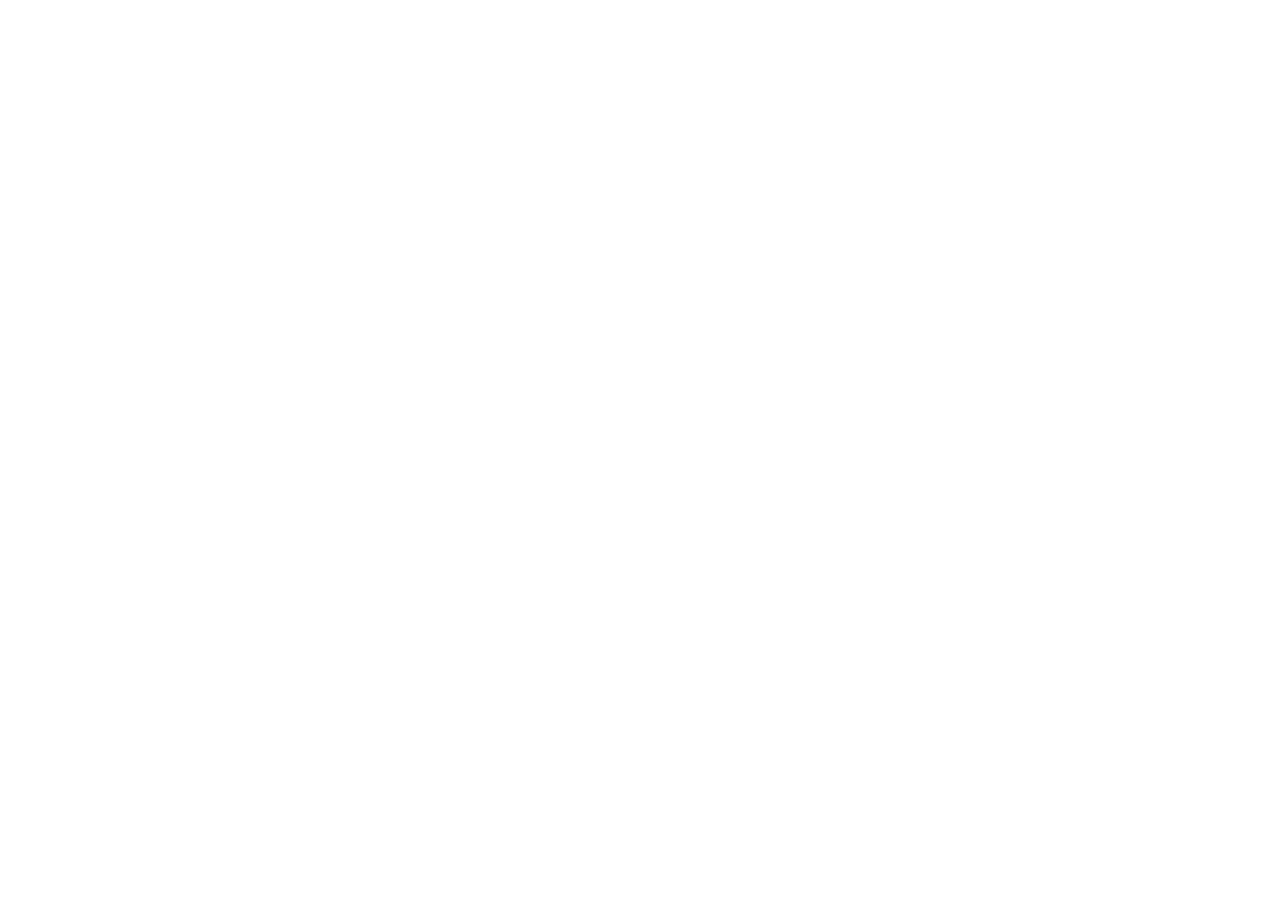
==== Sidan/index.html @ 597fa47e "Added a folder with images and a folder with fonts" ====
<!DOCTYPE html>
<html lang="en">
<head>
    <meta charset="UTF-8">
    <meta name="viewport" content="width=device-width, initial-scale=1.0">
    <title>Document</title>
    <link rel="stylesheet" href="index.css">
</head>
<body>

</body>
</html>
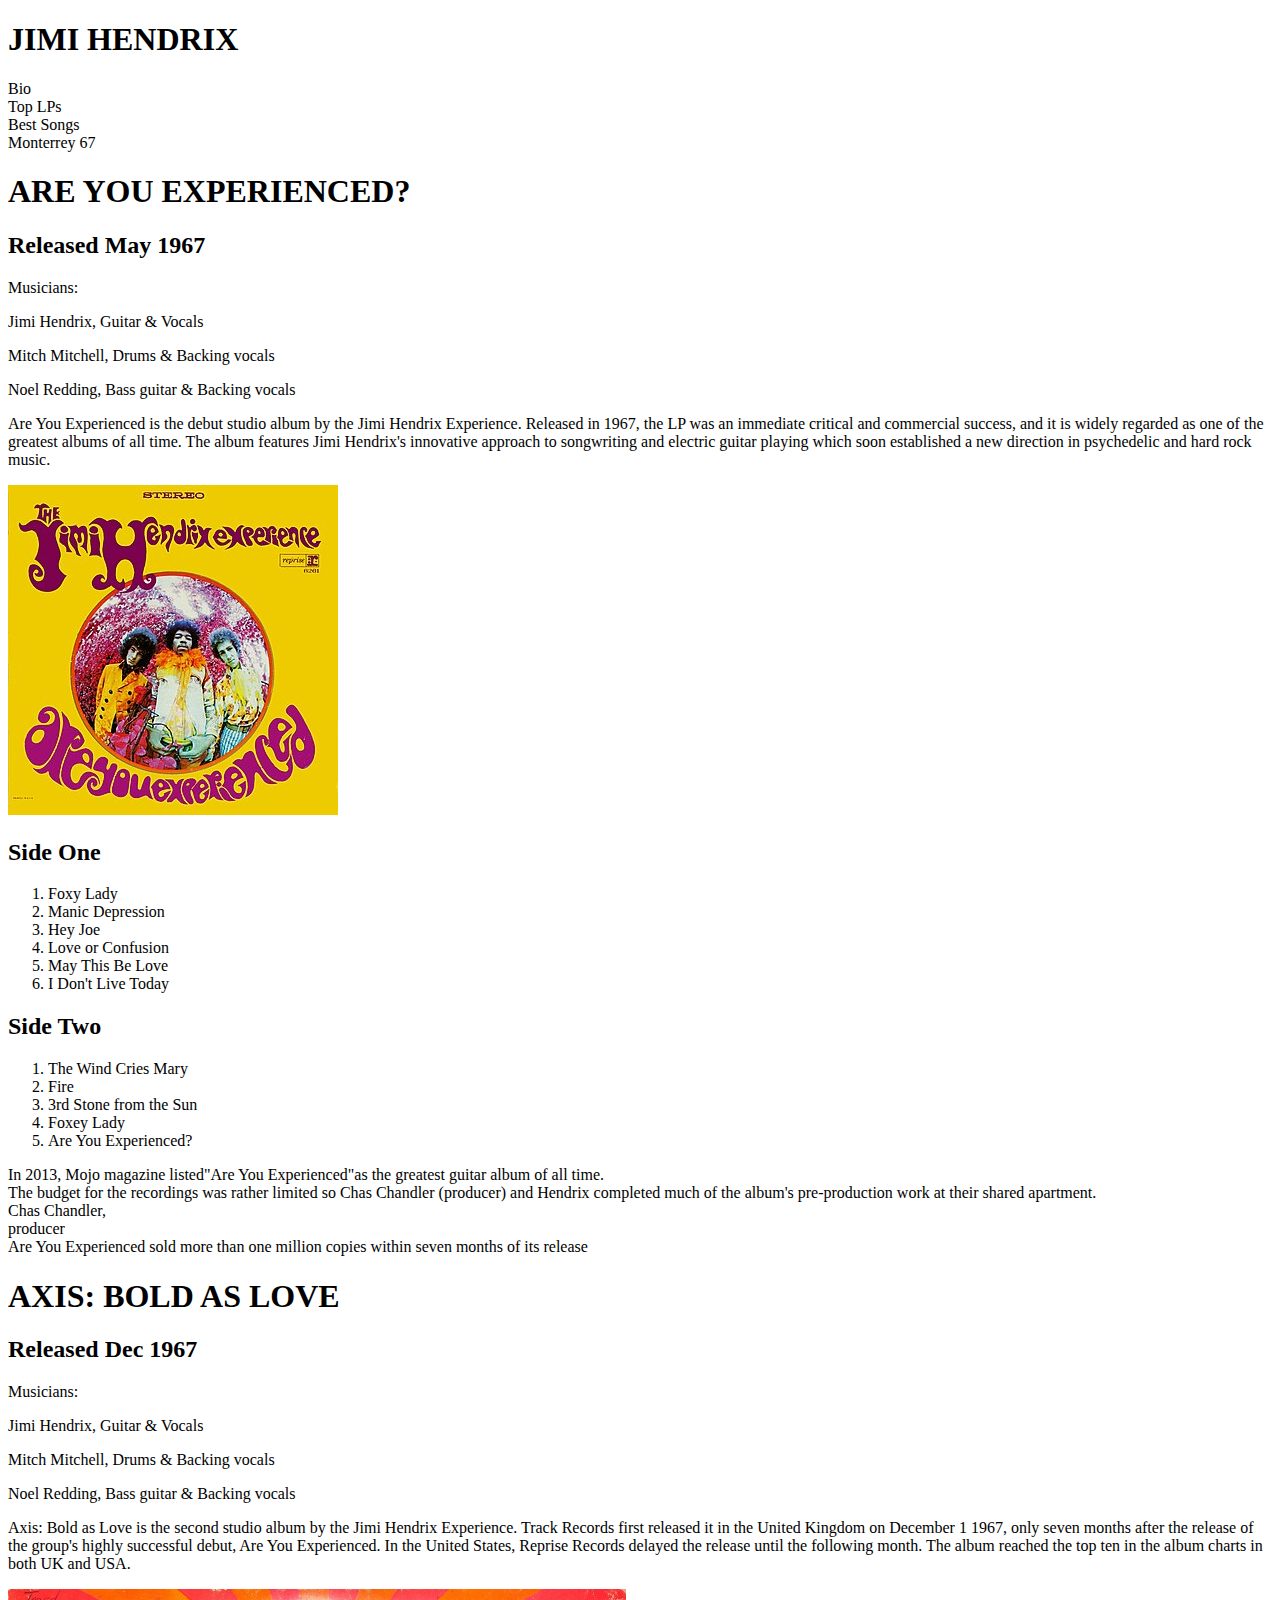
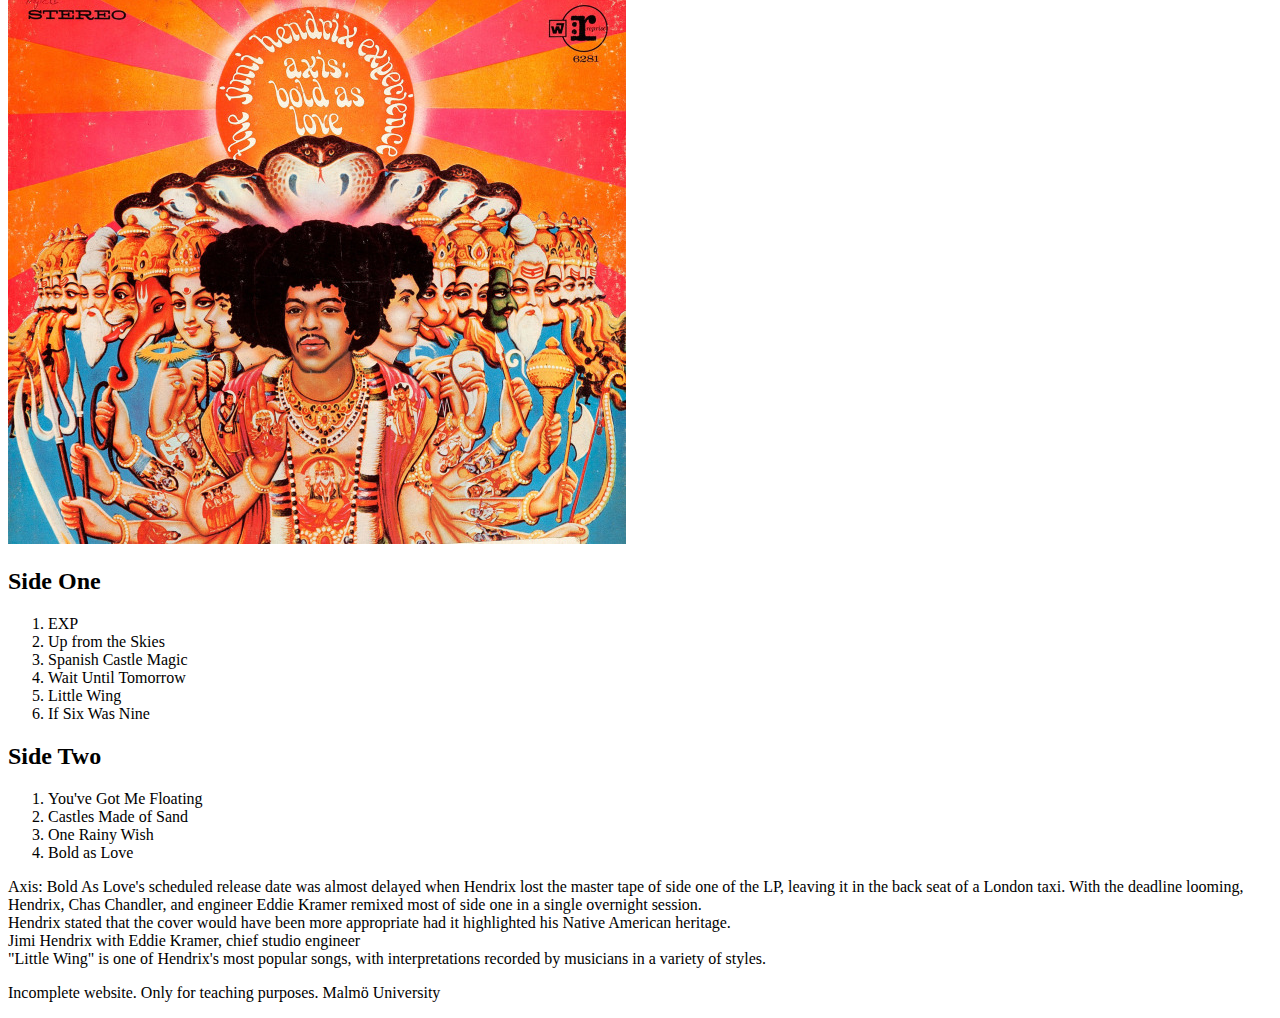
==== commit 90236e18: "Finished the main structure of the HTML file" ====
--- a/Sidan/index.html
+++ b/Sidan/index.html
@@ -1,12 +1,164 @@
 <!DOCTYPE html>
 <html lang="en">
+
 <head>
     <meta charset="UTF-8">
     <meta name="viewport" content="width=device-width, initial-scale=1.0">
-    <title>Document</title>
+    <title>DU1 - Inlämningsuppgiften</title>
     <link rel="stylesheet" href="index.css">
 </head>
+
 <body>
+    <main>
+        <h1>JIMI HENDRIX</h1>
+        <nav>
+            <div>Bio</div>
+            <div>Top LPs</div>
+            <div>Best Songs</div>
+            <div>Monterrey 67</div>
+        </nav>
+        <div>
+            <div>
+                <section>
+                    <h1>ARE YOU EXPERIENCED?</h1>
+                    <h2>Released May 1967</h2>
+                </section>
 
+                <section>
+                    <p>Musicians:</p>
+                    <p>Jimi Hendrix, Guitar & Vocals</p>
+                    <p>Mitch Mitchell, Drums & Backing vocals</p>
+                    <p>Noel Redding, Bass guitar & Backing vocals</p>
+                </section>
+
+                <article>
+                    <p>Are You Experienced is the debut studio album by the Jimi Hendrix Experience. Released in 1967,
+                        the LP
+                        was an immediate critical and commercial success, and it is widely regarded as one of the
+                        greatest
+                        albums of all time. The album features Jimi Hendrix's innovative approach to songwriting and
+                        electric
+                        guitar playing which soon established a new direction in psychedelic and hard rock music.</p>
+                </article>
+            </div>
+            <section>
+                <div>
+                    <img src="images/album_cover_main_1.jpg"
+                        alt="A picture of the Jimi Hendrix Experience album: Are You Experienced">
+                </div>
+                <div>
+                    <h2>Side One</h2>
+                    <ol>
+                        <li>Foxy Lady</li>
+                        <li>Manic Depression</li>
+                        <li>Hey Joe</li>
+                        <li>Love or Confusion</li>
+                        <li>May This Be Love</li>
+                        <li>I Don't Live Today</li>
+                    </ol>
+                </div>
+                <div>
+                    <h2>Side Two</h2>
+                    <ol>
+                        <li>The Wind Cries Mary</li>
+                        <li>Fire</li>
+                        <li>3rd Stone from the Sun</li>
+                        <li>Foxey Lady</li>
+                        <li>Are You Experienced?</li>
+                    </ol>
+                </div>
+            </section>
+            <section>
+                <div>
+                    In 2013, Mojo magazine listed"Are You Experienced"as the greatest guitar album of all time.
+                </div>
+                <div>
+                    The budget for the recordings was rather limited so Chas Chandler (producer) and Hendrix completed
+                    much
+                    of the album's pre-production work at their shared apartment.
+                </div>
+                <div>
+                    Chas Chandler, <br> producer
+                </div>
+                <div>
+                    Are You Experienced sold more than one million copies within seven months of its release
+                </div>
+            </section>
+        </div>
+
+        <div>
+            <section>
+                <h1>AXIS: BOLD AS LOVE</h1>
+                <h2>Released Dec 1967</h2>
+            </section>
+
+            <section>
+                <p>Musicians:</p>
+                <p>Jimi Hendrix, Guitar & Vocals</p>
+                <p>Mitch Mitchell, Drums & Backing vocals</p>
+                <p>Noel Redding, Bass guitar & Backing vocals</p>
+            </section>
+
+            <article>
+                <p>Axis: Bold as Love is the second studio album by the Jimi Hendrix Experience. Track Records first
+                    released it in the United Kingdom on December 1 1967, only seven months after the release of the
+                    group's highly successful debut, Are You Experienced. In the United States, Reprise Records delayed
+                    the release until the following month. The album reached the top ten in the album charts in both UK
+                    and USA.</p>
+            </article>
+
+            <section>
+                <div>
+                    <img src="images/axis_1.jpg"
+                        alt="A picture of the Jimi Hendrix Experience album: Axis: Bold as Love">
+                </div>
+                <div>
+                    <h2>Side One</h2>
+                    <ol>
+                        <li>EXP</li>
+                        <li>Up from the Skies</li>
+                        <li>Spanish Castle Magic</li>
+                        <li>Wait Until Tomorrow</li>
+                        <li>Little Wing</li>
+                        <li>If Six Was Nine</li>
+                    </ol>
+                </div>
+                <div>
+                    <h2>Side Two</h2>
+                    <ol>
+                        <li>You've Got Me Floating</li>
+                        <li>Castles Made of Sand</li>
+                        <li>One Rainy Wish</li>
+                        <li>Bold as Love</li>
+                    </ol>
+                </div>
+            </section>
+            <section>
+                <div>
+                    Axis: Bold As Love's scheduled release date was almost delayed when Hendrix lost the master tape of
+                    side
+                    one
+                    of the LP, leaving it in the back seat of a London taxi. With the deadline looming, Hendrix, Chas
+                    Chandler,
+                    and engineer Eddie Kramer remixed most of side one in a single overnight session.
+                </div>
+                <div>
+                    Hendrix stated that the cover would have been more appropriate had it highlighted his Native
+                    American
+                    heritage.
+                </div>
+                <div>
+                    Jimi Hendrix with Eddie Kramer, chief studio engineer
+                </div>
+                <div>
+                    "Little Wing" is one of Hendrix's most popular songs, with interpretations recorded by musicians in
+                    a
+                    variety of styles.
+                </div>
+            </section>
+        </div>
+        <p>Incomplete website. Only for teaching purposes. Malmö University</p>
+    </main>
 </body>
+
 </html>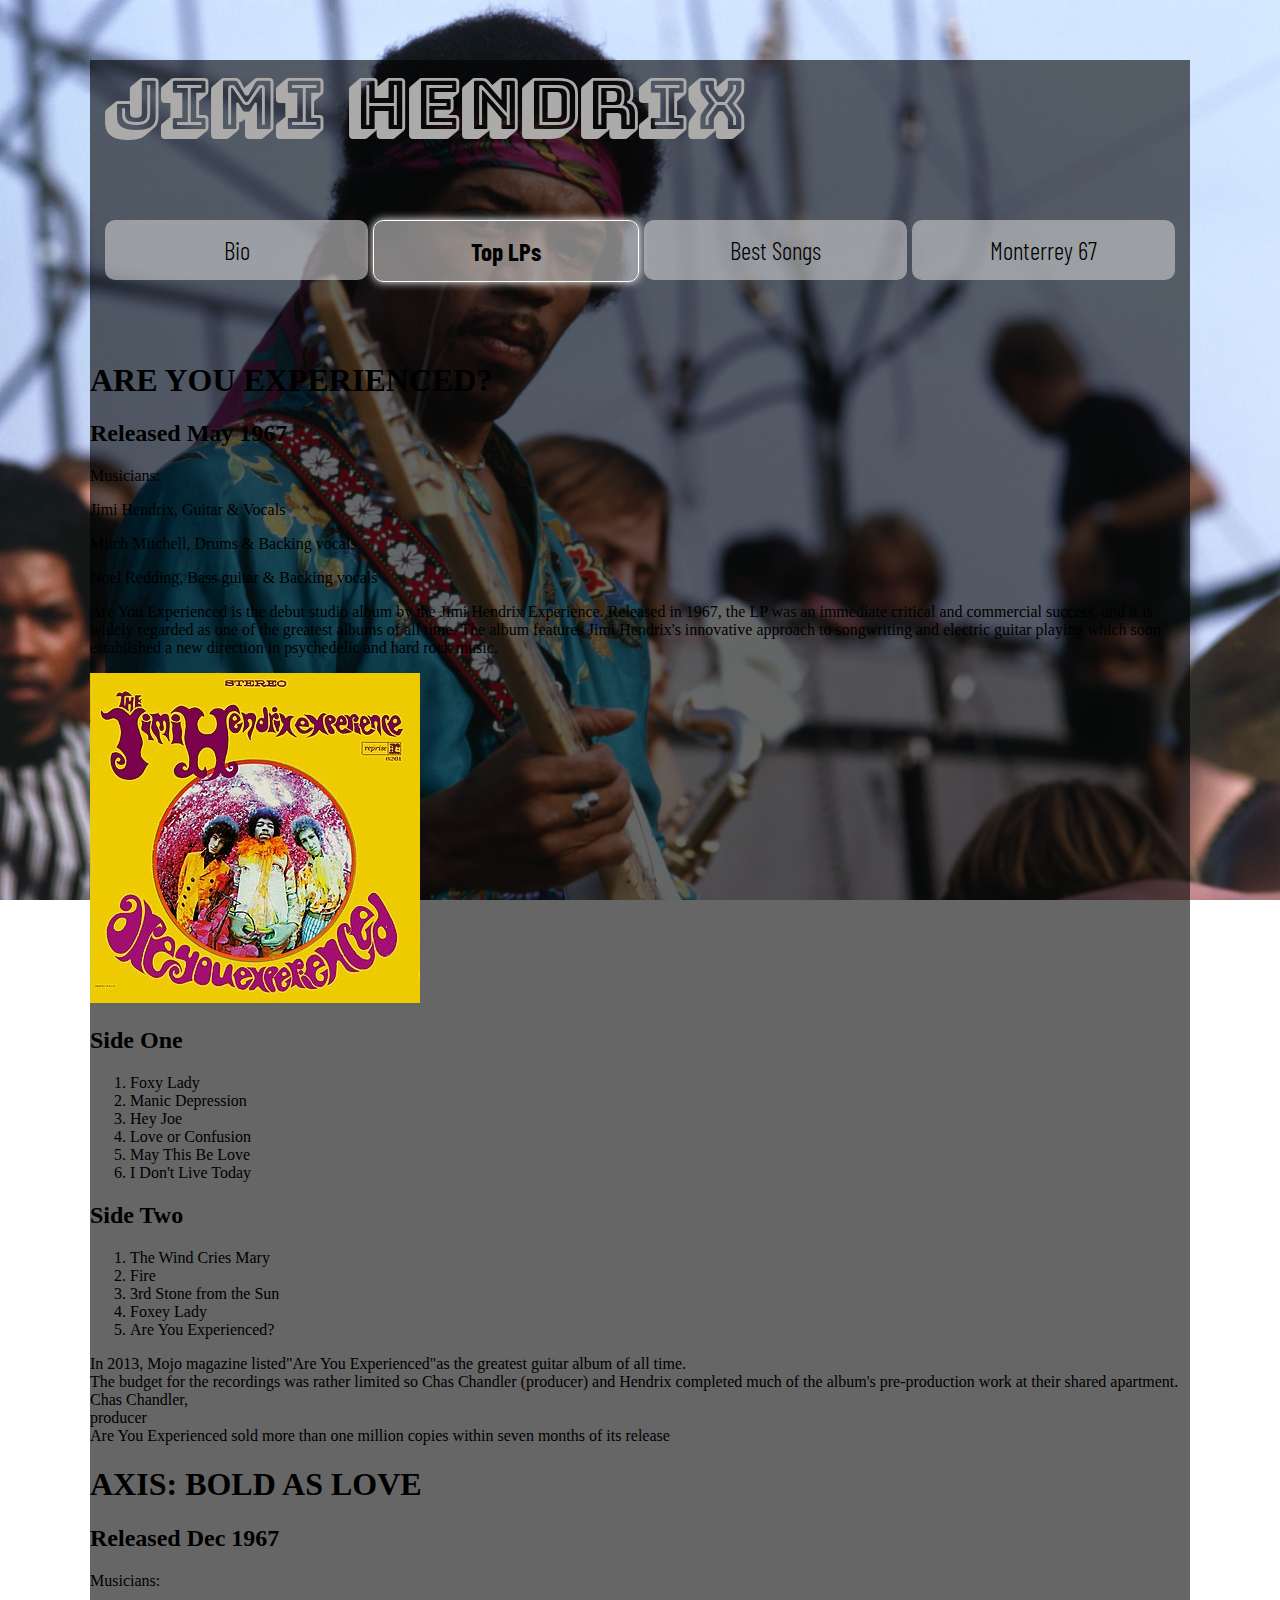
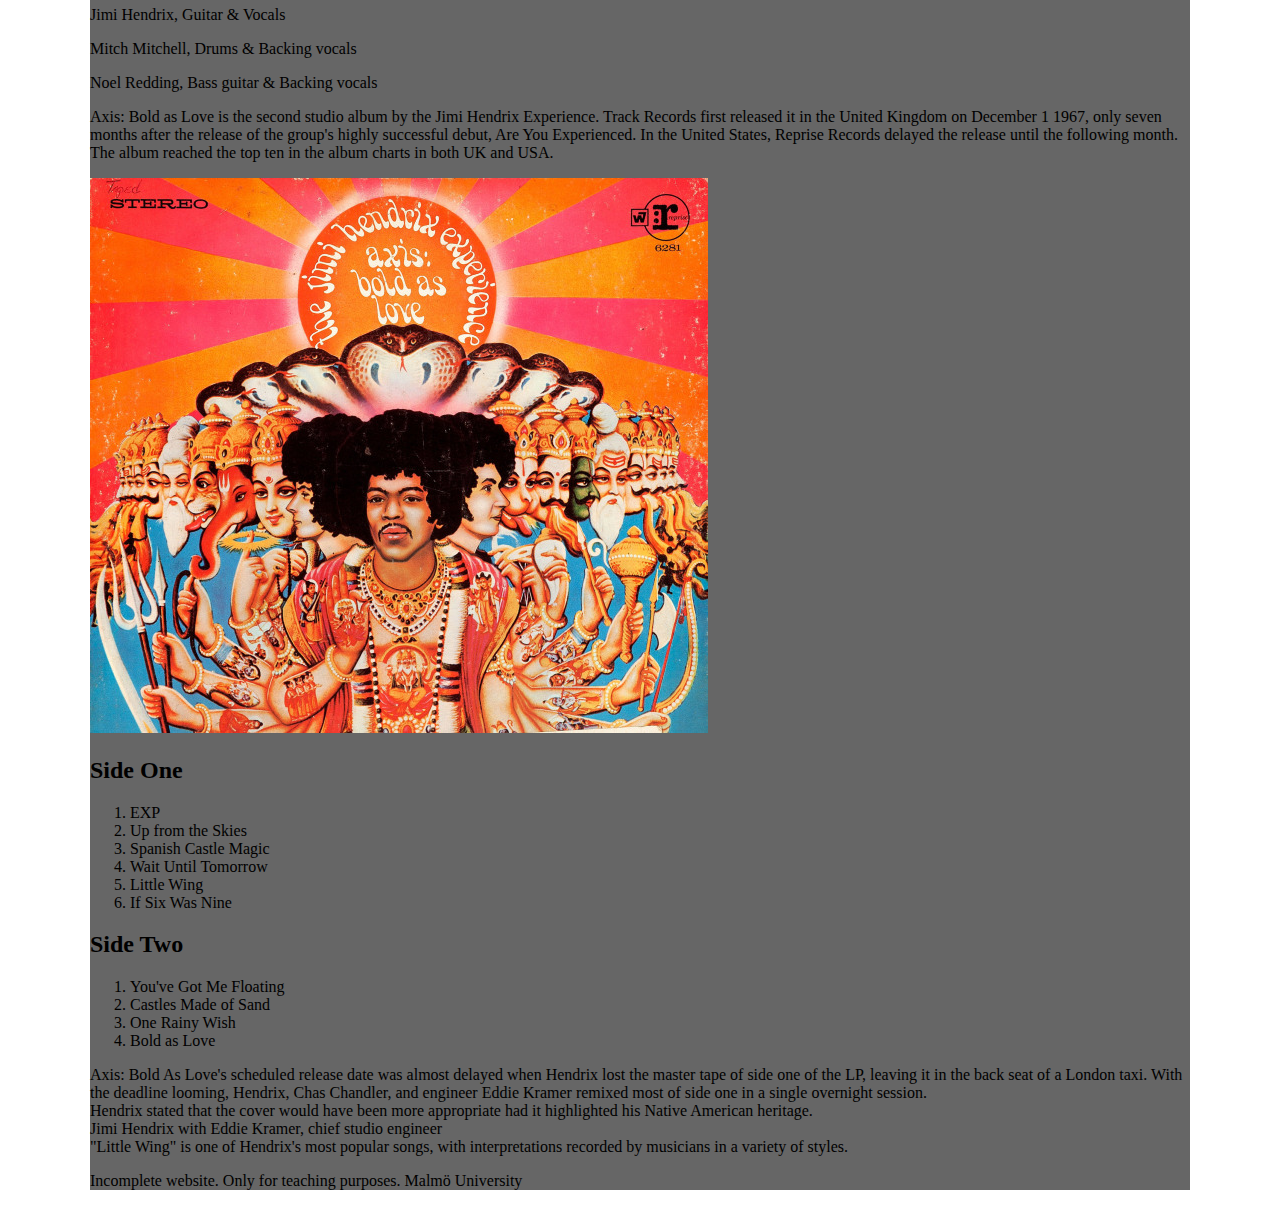
==== commit 7f977248: "Started fixing background img, title and nav" ====
--- a/Sidan/index.html
+++ b/Sidan/index.html
@@ -9,6 +9,7 @@
 </head>
 
 <body>
+
     <main>
         <h1>JIMI HENDRIX</h1>
         <nav>
@@ -32,13 +33,15 @@
                 </section>
 
                 <article>
-                    <p>Are You Experienced is the debut studio album by the Jimi Hendrix Experience. Released in 1967,
+                    <p>Are You Experienced is the debut studio album by the Jimi Hendrix Experience. Released in
+                        1967,
                         the LP
                         was an immediate critical and commercial success, and it is widely regarded as one of the
                         greatest
                         albums of all time. The album features Jimi Hendrix's innovative approach to songwriting and
                         electric
-                        guitar playing which soon established a new direction in psychedelic and hard rock music.</p>
+                        guitar playing which soon established a new direction in psychedelic and hard rock music.
+                    </p>
                 </article>
             </div>
             <section>
@@ -73,7 +76,8 @@
                     In 2013, Mojo magazine listed"Are You Experienced"as the greatest guitar album of all time.
                 </div>
                 <div>
-                    The budget for the recordings was rather limited so Chas Chandler (producer) and Hendrix completed
+                    The budget for the recordings was rather limited so Chas Chandler (producer) and Hendrix
+                    completed
                     much
                     of the album's pre-production work at their shared apartment.
                 </div>
@@ -102,8 +106,10 @@
             <article>
                 <p>Axis: Bold as Love is the second studio album by the Jimi Hendrix Experience. Track Records first
                     released it in the United Kingdom on December 1 1967, only seven months after the release of the
-                    group's highly successful debut, Are You Experienced. In the United States, Reprise Records delayed
-                    the release until the following month. The album reached the top ten in the album charts in both UK
+                    group's highly successful debut, Are You Experienced. In the United States, Reprise Records
+                    delayed
+                    the release until the following month. The album reached the top ten in the album charts in both
+                    UK
                     and USA.</p>
             </article>
 
@@ -135,10 +141,12 @@
             </section>
             <section>
                 <div>
-                    Axis: Bold As Love's scheduled release date was almost delayed when Hendrix lost the master tape of
+                    Axis: Bold As Love's scheduled release date was almost delayed when Hendrix lost the master tape
+                    of
                     side
                     one
-                    of the LP, leaving it in the back seat of a London taxi. With the deadline looming, Hendrix, Chas
+                    of the LP, leaving it in the back seat of a London taxi. With the deadline looming, Hendrix,
+                    Chas
                     Chandler,
                     and engineer Eddie Kramer remixed most of side one in a single overnight session.
                 </div>
@@ -151,7 +159,8 @@
                     Jimi Hendrix with Eddie Kramer, chief studio engineer
                 </div>
                 <div>
-                    "Little Wing" is one of Hendrix's most popular songs, with interpretations recorded by musicians in
+                    "Little Wing" is one of Hendrix's most popular songs, with interpretations recorded by musicians
+                    in
                     a
                     variety of styles.
                 </div>
@@ -159,6 +168,7 @@
         </div>
         <p>Incomplete website. Only for teaching purposes. Malmö University</p>
     </main>
+
 </body>
 
 </html>--- a/Sidan/index.css
+++ b/Sidan/index.css
@@ -0,0 +1,74 @@
+body {
+    background-image: url(images/jimi_hendrix_main.jpg);
+    background-attachment: fixed;
+    background-size: cover;
+    background-position: center;
+    margin: 0;
+}
+
+@font-face {
+    font-family: "BungeeShade";
+    src: url(fonts/Bungee_Shade/BungeeShade-Regular.ttf);
+}
+
+@font-face {
+    font-family: "BarlowCLight";
+    src: url(fonts/Barlow_Condensed/BarlowCondensed-Light.ttf);
+}
+
+@font-face {
+    font-family: "BarlowCBold";
+    src: url(fonts/Barlow_Condensed/BarlowCondensed-Bold.ttf);
+}
+
+main {
+    background-color: rgb(0, 0, 0, 0.6);
+    margin-left: 90px;
+    margin-right: 90px;
+    margin-top: 60px;
+}
+
+main > h1 {
+    font-family: "BungeeShade";
+    color: rgb(173, 170, 170);
+    font-size: 70px;
+    margin-left: 15px;
+    margin-top: 0;
+    padding-top: 10px;
+    line-height: 1;
+}
+
+nav {
+    display: flex;
+    gap: 5px;
+    margin-top: 80px;
+    margin-bottom: 80px;
+}
+
+nav > div{
+    background-color: rgba(205, 205, 205, 0.6);
+    flex-basis: 0;
+    flex-grow: 1;
+    height: 50px;
+    display: flex;
+    align-items: center;
+    justify-content: center;
+    border-radius: 10px;
+    font-family: "BarlowCLight";
+    font-size: 25px;
+    padding: 5px;
+}
+
+nav > div:nth-of-type(1){
+    margin-left: 15px;
+}
+
+nav > div:nth-of-type(2){
+    font-family: "BarlowCBold";
+    box-shadow: 0px 0px 10px white;
+    border: 1px solid white;
+}
+
+nav > div:nth-of-type(4){
+    margin-right: 15px;
+}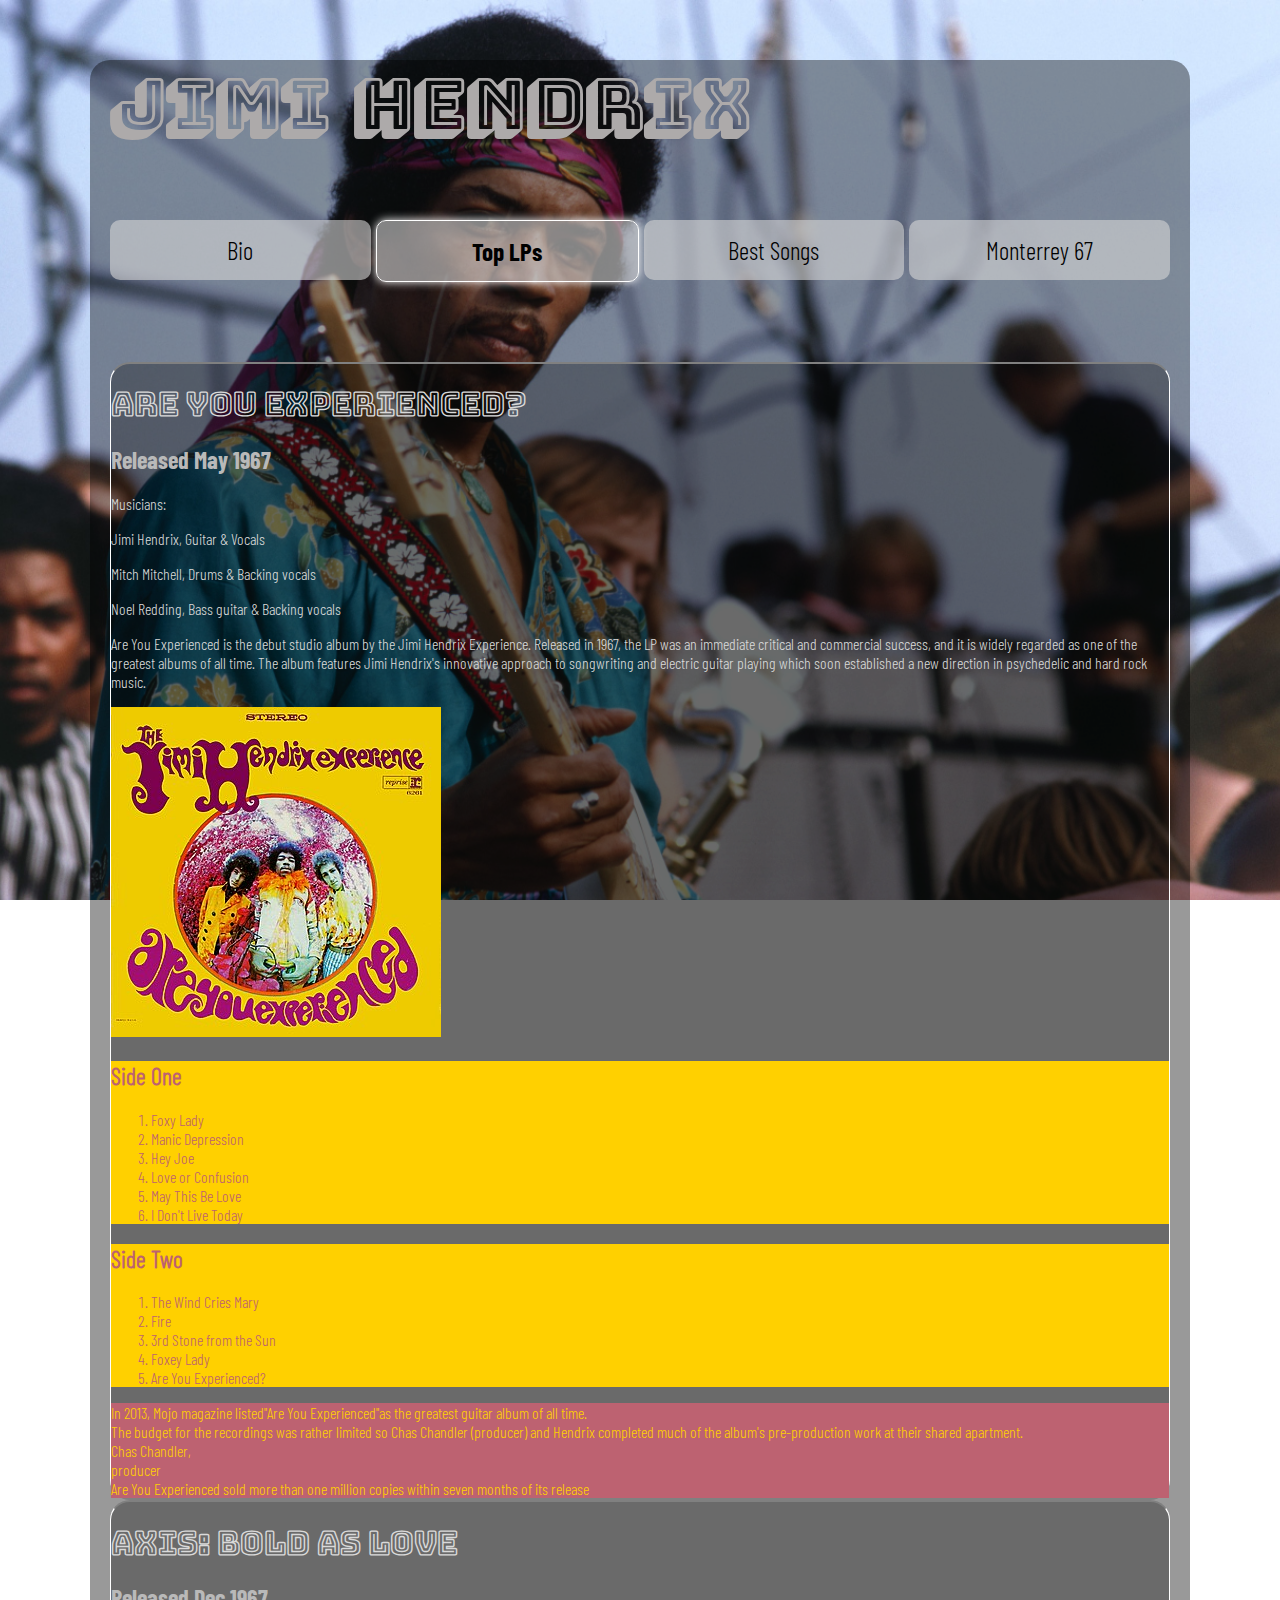
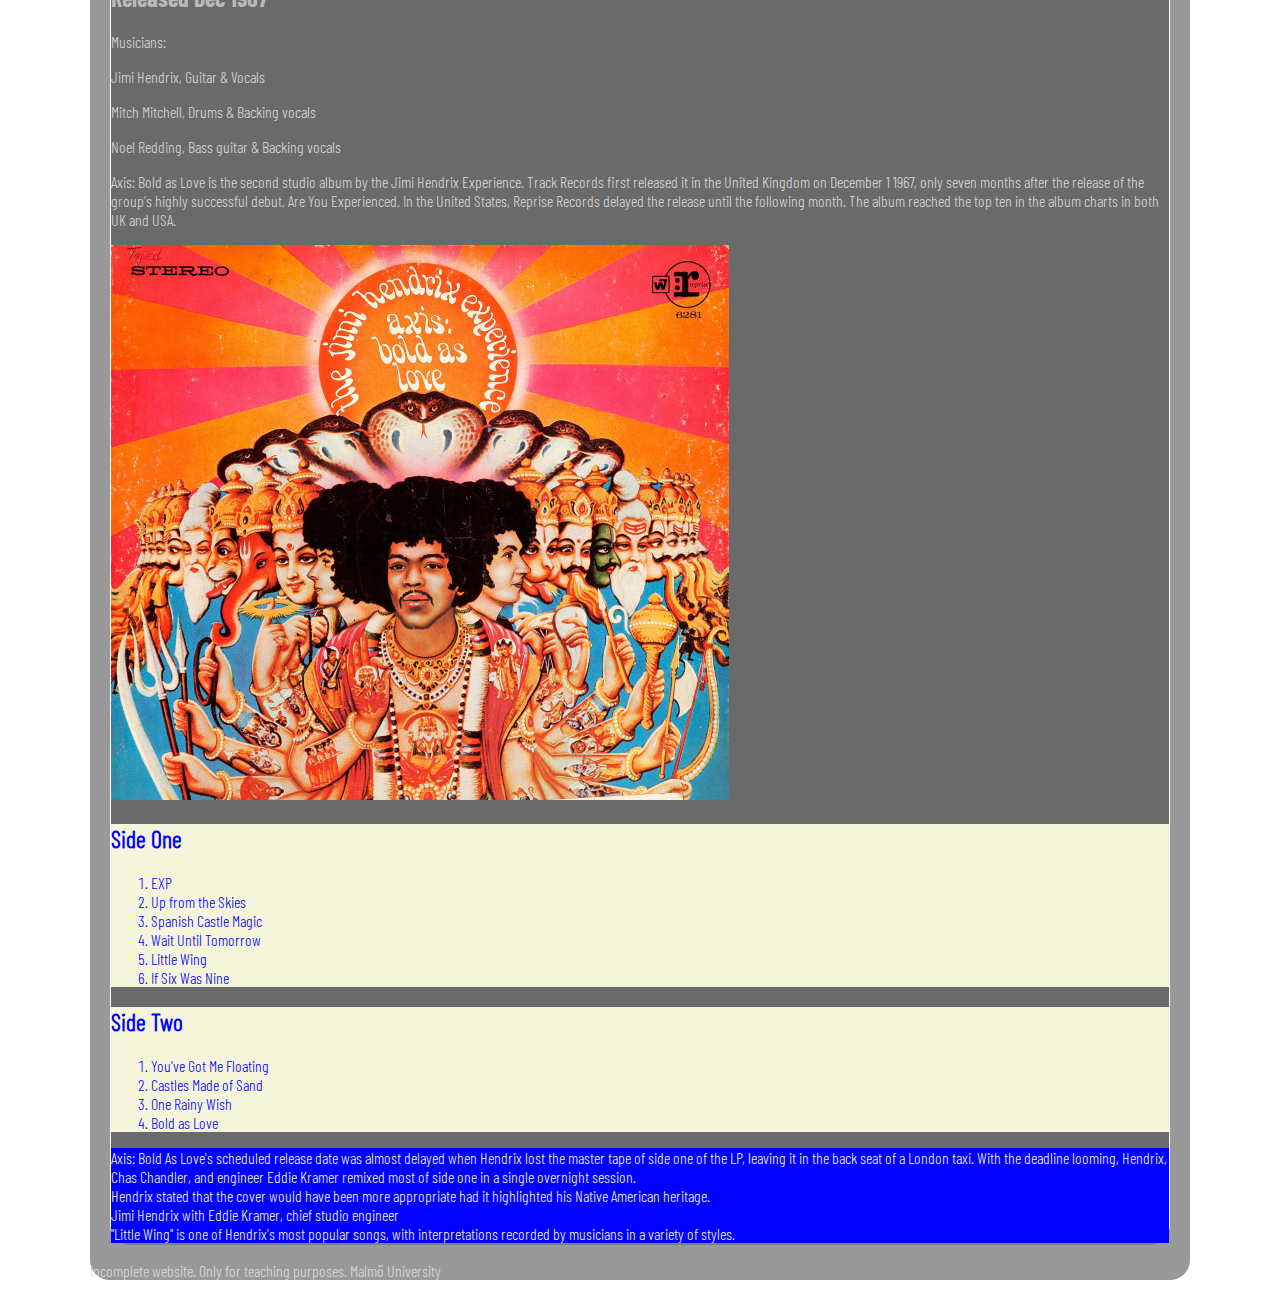
==== commit b03f3871: "Completed the main theme of the CSS file as well as some new classes" ====
--- a/Sidan/index.html
+++ b/Sidan/index.html
@@ -44,7 +44,7 @@
                     </p>
                 </article>
             </div>
-            <section>
+            <section class="album1Songs">
                 <div>
                     <img src="images/album_cover_main_1.jpg"
                         alt="A picture of the Jimi Hendrix Experience album: Are You Experienced">
@@ -71,7 +71,7 @@
                     </ol>
                 </div>
             </section>
-            <section>
+            <section class="album1Info">
                 <div>
                     In 2013, Mojo magazine listed"Are You Experienced"as the greatest guitar album of all time.
                 </div>
@@ -113,7 +113,7 @@
                     and USA.</p>
             </article>
 
-            <section>
+            <section class="album2Songs">
                 <div>
                     <img src="images/axis_1.jpg"
                         alt="A picture of the Jimi Hendrix Experience album: Axis: Bold as Love">
@@ -139,7 +139,7 @@
                     </ol>
                 </div>
             </section>
-            <section>
+            <section class="album2Info">
                 <div>
                     Axis: Bold As Love's scheduled release date was almost delayed when Hendrix lost the master tape
                     of
--- a/Sidan/index.css
+++ b/Sidan/index.css
@@ -21,18 +21,24 @@
     src: url(fonts/Barlow_Condensed/BarlowCondensed-Bold.ttf);
 }
 
+@font-face {
+    font-family: "BungeeOutline";
+    src: url(fonts/Bungee_Outline/BungeeOutline-Regular.ttf);
+}
+
 main {
-    background-color: rgb(0, 0, 0, 0.6);
+    background-color: rgb(0, 0, 0, 0.4);
     margin-left: 90px;
     margin-right: 90px;
     margin-top: 60px;
+    border-radius: 20px;
 }
 
-main > h1 {
+main>h1 {
     font-family: "BungeeShade";
     color: rgb(173, 170, 170);
     font-size: 70px;
-    margin-left: 15px;
+    margin-left: 20px;
     margin-top: 0;
     padding-top: 10px;
     line-height: 1;
@@ -45,8 +51,8 @@
     margin-bottom: 80px;
 }
 
-nav > div{
-    background-color: rgba(205, 205, 205, 0.6);
+nav>div {
+    background-color: rgba(214, 214, 214, 0.6);
     flex-basis: 0;
     flex-grow: 1;
     height: 50px;
@@ -59,16 +65,87 @@
     padding: 5px;
 }
 
-nav > div:nth-of-type(1){
-    margin-left: 15px;
+nav>div:nth-of-type(1) {
+    margin-left: 20px;
 }
 
-nav > div:nth-of-type(2){
+nav>div:nth-of-type(2) {
     font-family: "BarlowCBold";
     box-shadow: 0px 0px 10px white;
     border: 1px solid white;
 }
 
-nav > div:nth-of-type(4){
-    margin-right: 15px;
+nav>div:nth-of-type(4) {
+    margin-right: 20px;
+}
+
+main>div {
+    border-left: 1px solid white;
+    border-right: 1px solid white;
+    border-top: 2px solid gray;
+    border-bottom: 2px solid gray;
+    background-color: rgb(0, 0, 0, 0.3);
+    margin-left: 20px;
+    margin-right: 20px;
+    border-radius: 20px;
+}
+
+main>div {
+    color: rgb(217, 217, 217);
+}
+
+div>section h1 {
+    font-family: "BungeeOutline";
+}
+
+div>section>h2 {
+    font-family: "BarlowCBold";
+    color: rgb(185, 185, 185)
+}
+
+div p {
+    font-family: "BarlowCLight";
+}
+
+.album1Songs>div:nth-of-type(2),
+.album1Songs>div:nth-of-type(3) {
+    background-color: rgb(255, 208, 0);
+    color: rgb(189, 98, 113);
+}
+
+li {
+    font-family: "BarlowCLight";
+}
+
+.album1Songs>div:nth-of-type(2),
+.album1Songs>div:nth-of-type(3) h2 {
+    font-family: "BarlowCLight";
+}
+
+.album1Info div {
+    background-color: rgb(189, 98, 113);
+    color: rgb(255, 208, 0);
+    font-family: "BarlowCLight";
+}
+
+.album2Songs>div:nth-of-type(2),
+.album2Songs>div:nth-of-type(3) {
+    background-color: beige;
+    color: blue
+}
+
+.album2Songs>div:nth-of-type(2),
+.album2Songs>div:nth-of-type(3) h2 {
+    font-family: "BarlowCLight";
+}
+
+.album2Info div {
+    background-color: blue;
+    color: beige;
+    font-family: "BarlowCLight";
+}
+
+main>p{
+    font-family: "BarlowCLight";
+    color: rgb(217, 217, 217);
 }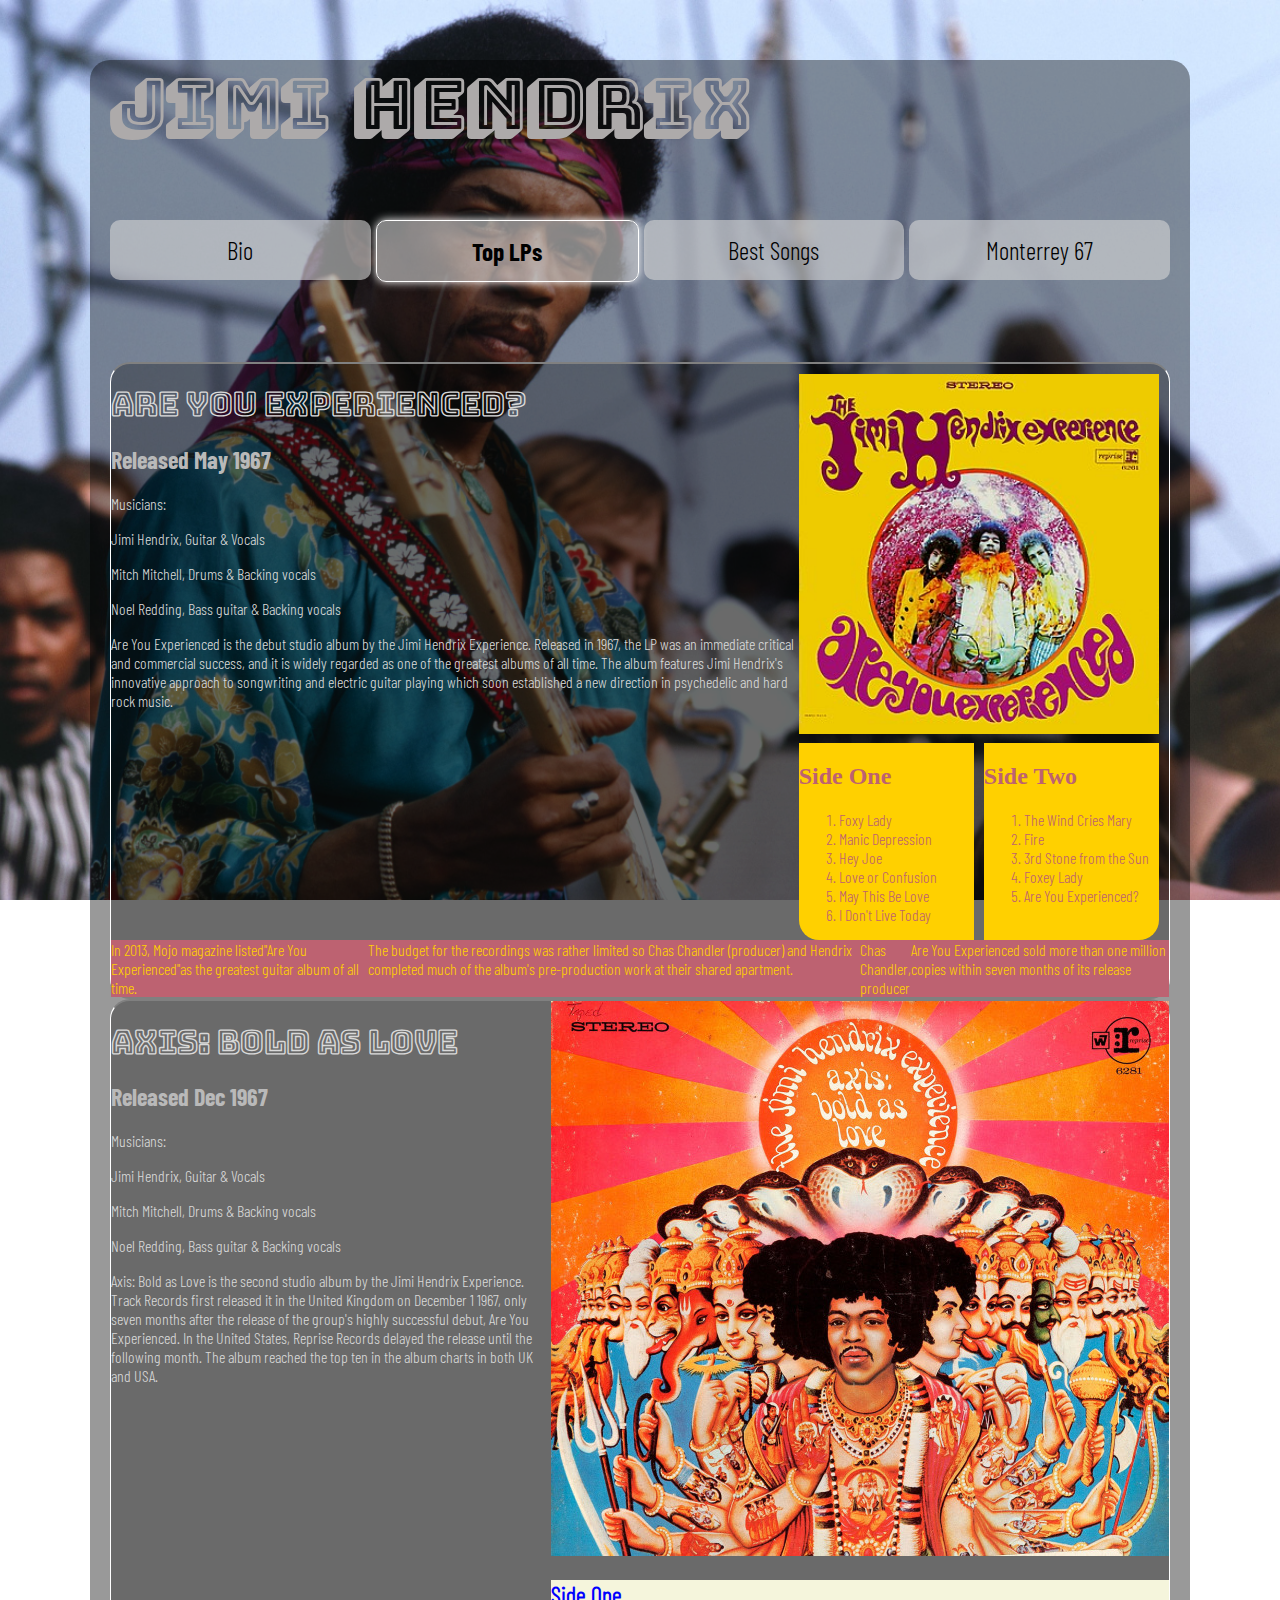
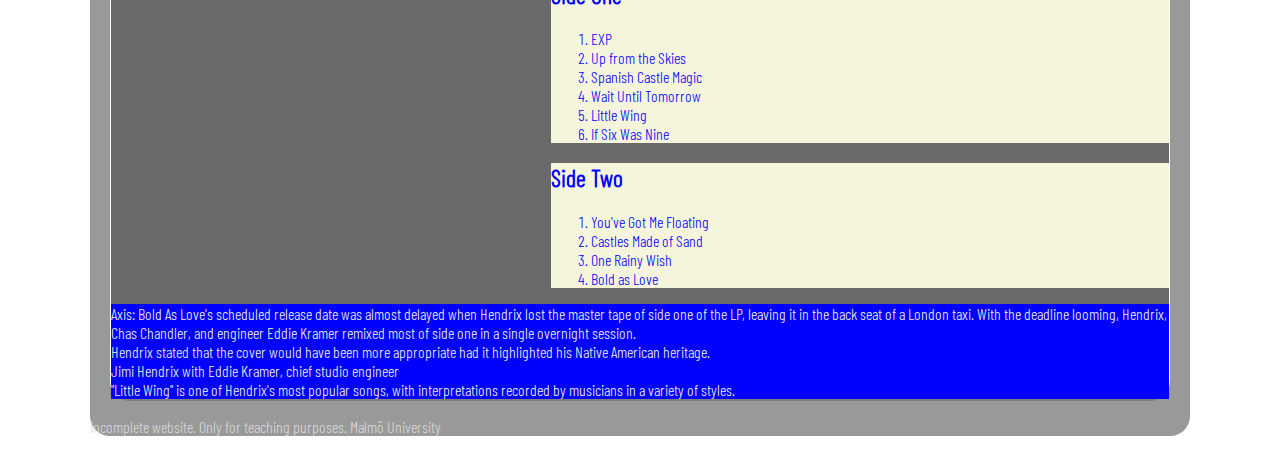
==== commit 595fb0be: "Made changes to the positioning of boxes and changed the structure in the html file" ====
--- a/Sidan/index.html
+++ b/Sidan/index.html
@@ -20,57 +20,64 @@
         </nav>
         <div>
             <div>
-                <section>
-                    <h1>ARE YOU EXPERIENCED?</h1>
-                    <h2>Released May 1967</h2>
+                <div>
+                    <section>
+                        <h1>ARE YOU EXPERIENCED?</h1>
+                        <h2>Released May 1967</h2>
+                    </section>
+
+                    <section>
+                        <p>Musicians:</p>
+                        <p>Jimi Hendrix, Guitar & Vocals</p>
+                        <p>Mitch Mitchell, Drums & Backing vocals</p>
+                        <p>Noel Redding, Bass guitar & Backing vocals</p>
+                    </section>
+
+                    <article>
+                        <p>Are You Experienced is the debut studio album by the Jimi Hendrix Experience. Released in
+                            1967,
+                            the LP
+                            was an immediate critical and commercial success, and it is widely regarded as one of the
+                            greatest
+                            albums of all time. The album features Jimi Hendrix's innovative approach to songwriting and
+                            electric
+                            guitar playing which soon established a new direction in psychedelic and hard rock music.
+                        </p>
+                    </article>
+                </div>
+                <section class="album1Songs">
+                    <div>
+                        <img src="images/album_cover_main_1.jpg"
+                            alt="A picture of the Jimi Hendrix Experience album: Are You Experienced">
+                    </div>
+                    <section>
+                        <div>
+
+                            <h2>Side One</h2>
+                            <ol>
+                                <li>Foxy Lady</li>
+                                <li>Manic Depression</li>
+                                <li>Hey Joe</li>
+                                <li>Love or Confusion</li>
+                                <li>May This Be Love</li>
+                                <li>I Don't Live Today</li>
+                            </ol>
+                        </div>
+                        <div>
+                            <h2>Side Two</h2>
+                            <ol>
+                                <li>The Wind Cries Mary</li>
+                                <li>Fire</li>
+                                <li>3rd Stone from the Sun</li>
+                                <li>Foxey Lady</li>
+                                <li>Are You Experienced?</li>
+                            </ol>
+                        </div>
+                    </section>
                 </section>
 
-                <section>
-                    <p>Musicians:</p>
-                    <p>Jimi Hendrix, Guitar & Vocals</p>
-                    <p>Mitch Mitchell, Drums & Backing vocals</p>
-                    <p>Noel Redding, Bass guitar & Backing vocals</p>
-                </section>
+            </div>
 
-                <article>
-                    <p>Are You Experienced is the debut studio album by the Jimi Hendrix Experience. Released in
-                        1967,
-                        the LP
-                        was an immediate critical and commercial success, and it is widely regarded as one of the
-                        greatest
-                        albums of all time. The album features Jimi Hendrix's innovative approach to songwriting and
-                        electric
-                        guitar playing which soon established a new direction in psychedelic and hard rock music.
-                    </p>
-                </article>
-            </div>
-            <section class="album1Songs">
-                <div>
-                    <img src="images/album_cover_main_1.jpg"
-                        alt="A picture of the Jimi Hendrix Experience album: Are You Experienced">
-                </div>
-                <div>
-                    <h2>Side One</h2>
-                    <ol>
-                        <li>Foxy Lady</li>
-                        <li>Manic Depression</li>
-                        <li>Hey Joe</li>
-                        <li>Love or Confusion</li>
-                        <li>May This Be Love</li>
-                        <li>I Don't Live Today</li>
-                    </ol>
-                </div>
-                <div>
-                    <h2>Side Two</h2>
-                    <ol>
-                        <li>The Wind Cries Mary</li>
-                        <li>Fire</li>
-                        <li>3rd Stone from the Sun</li>
-                        <li>Foxey Lady</li>
-                        <li>Are You Experienced?</li>
-                    </ol>
-                </div>
-            </section>
             <section class="album1Info">
                 <div>
                     In 2013, Mojo magazine listed"Are You Experienced"as the greatest guitar album of all time.
@@ -91,53 +98,59 @@
         </div>
 
         <div>
-            <section>
-                <h1>AXIS: BOLD AS LOVE</h1>
-                <h2>Released Dec 1967</h2>
-            </section>
+            <div>
+                <div>
+                    <section>
+                        <h1>AXIS: BOLD AS LOVE</h1>
+                        <h2>Released Dec 1967</h2>
+                    </section>
 
-            <section>
-                <p>Musicians:</p>
-                <p>Jimi Hendrix, Guitar & Vocals</p>
-                <p>Mitch Mitchell, Drums & Backing vocals</p>
-                <p>Noel Redding, Bass guitar & Backing vocals</p>
-            </section>
+                    <section>
+                        <p>Musicians:</p>
+                        <p>Jimi Hendrix, Guitar & Vocals</p>
+                        <p>Mitch Mitchell, Drums & Backing vocals</p>
+                        <p>Noel Redding, Bass guitar & Backing vocals</p>
+                    </section>
 
-            <article>
-                <p>Axis: Bold as Love is the second studio album by the Jimi Hendrix Experience. Track Records first
-                    released it in the United Kingdom on December 1 1967, only seven months after the release of the
-                    group's highly successful debut, Are You Experienced. In the United States, Reprise Records
-                    delayed
-                    the release until the following month. The album reached the top ten in the album charts in both
-                    UK
-                    and USA.</p>
-            </article>
-
-            <section class="album2Songs">
-                <div>
-                    <img src="images/axis_1.jpg"
-                        alt="A picture of the Jimi Hendrix Experience album: Axis: Bold as Love">
+                    <article>
+                        <p>Axis: Bold as Love is the second studio album by the Jimi Hendrix Experience. Track Records
+                            first
+                            released it in the United Kingdom on December 1 1967, only seven months after the release of
+                            the
+                            group's highly successful debut, Are You Experienced. In the United States, Reprise Records
+                            delayed
+                            the release until the following month. The album reached the top ten in the album charts in
+                            both
+                            UK
+                            and USA.</p>
+                    </article>
                 </div>
-                <div>
-                    <h2>Side One</h2>
-                    <ol>
-                        <li>EXP</li>
-                        <li>Up from the Skies</li>
-                        <li>Spanish Castle Magic</li>
-                        <li>Wait Until Tomorrow</li>
-                        <li>Little Wing</li>
-                        <li>If Six Was Nine</li>
-                    </ol>
-                </div>
-                <div>
-                    <h2>Side Two</h2>
-                    <ol>
-                        <li>You've Got Me Floating</li>
-                        <li>Castles Made of Sand</li>
-                        <li>One Rainy Wish</li>
-                        <li>Bold as Love</li>
-                    </ol>
-                </div>
+                <section class="album2Songs">
+                    <div>
+                        <img src="images/axis_1.jpg"
+                            alt="A picture of the Jimi Hendrix Experience album: Axis: Bold as Love">
+                    </div>
+                    <div>
+                        <h2>Side One</h2>
+                        <ol>
+                            <li>EXP</li>
+                            <li>Up from the Skies</li>
+                            <li>Spanish Castle Magic</li>
+                            <li>Wait Until Tomorrow</li>
+                            <li>Little Wing</li>
+                            <li>If Six Was Nine</li>
+                        </ol>
+                    </div>
+                    <div>
+                        <h2>Side Two</h2>
+                        <ol>
+                            <li>You've Got Me Floating</li>
+                            <li>Castles Made of Sand</li>
+                            <li>One Rainy Wish</li>
+                            <li>Bold as Love</li>
+                        </ol>
+                    </div>
+            </div>
             </section>
             <section class="album2Info">
                 <div>
--- a/Sidan/index.css
+++ b/Sidan/index.css
@@ -88,6 +88,7 @@
     margin-left: 20px;
     margin-right: 20px;
     border-radius: 20px;
+
 }
 
 main>div {
@@ -107,8 +108,8 @@
     font-family: "BarlowCLight";
 }
 
-.album1Songs>div:nth-of-type(2),
-.album1Songs>div:nth-of-type(3) {
+.album1Songs>section>div:nth-of-type(1),
+.album1Songs>section>div:nth-of-type(2) {
     background-color: rgb(255, 208, 0);
     color: rgb(189, 98, 113);
 }
@@ -145,7 +146,54 @@
     font-family: "BarlowCLight";
 }
 
-main>p{
+main>p {
     font-family: "BarlowCLight";
     color: rgb(217, 217, 217);
-}+}
+
+main>div>div {
+    display: flex;
+}
+
+
+.album1Info {
+    display: flex;
+}
+
+.album1Songs>section {
+    display: flex;
+}
+
+.album1Songs{
+    width: 35% ;
+}
+
+div>div>div{
+    width: 65%;
+}
+
+
+.album1Songs>div:nth-of-type(1){
+    margin-top: 10px;
+    margin-right: 10px;
+}
+.album1Songs>div:nth-of-type(1) img{
+    width: 100%;
+    
+}
+
+section>section{
+    gap: 10px;
+    margin-right: 10px;
+    margin-top: 5px;
+}
+
+section>section>div:nth-of-type(1){
+    border-radius: 0 0 0 20px;
+    width: 50%;
+}
+
+section>section>div:nth-of-type(2){
+    border-radius: 0 0 20px 0;
+    width: 50%;
+}
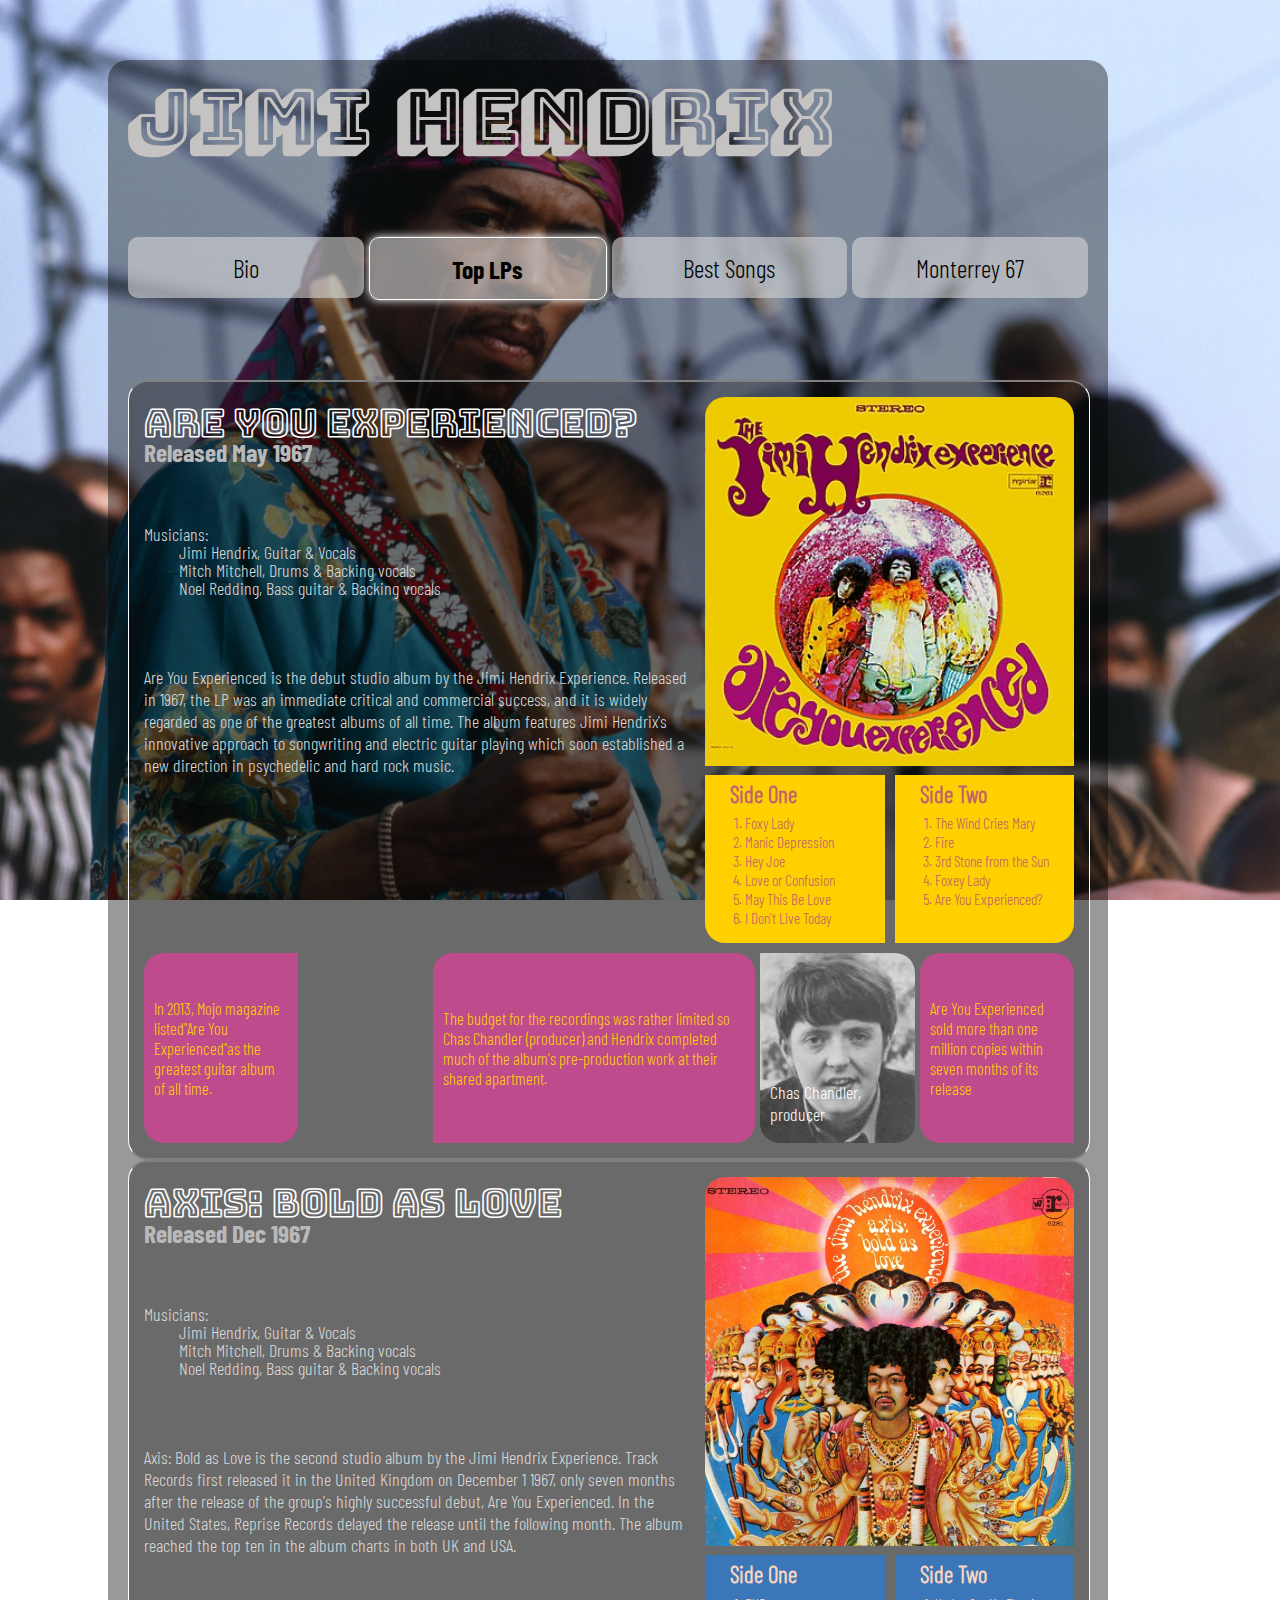
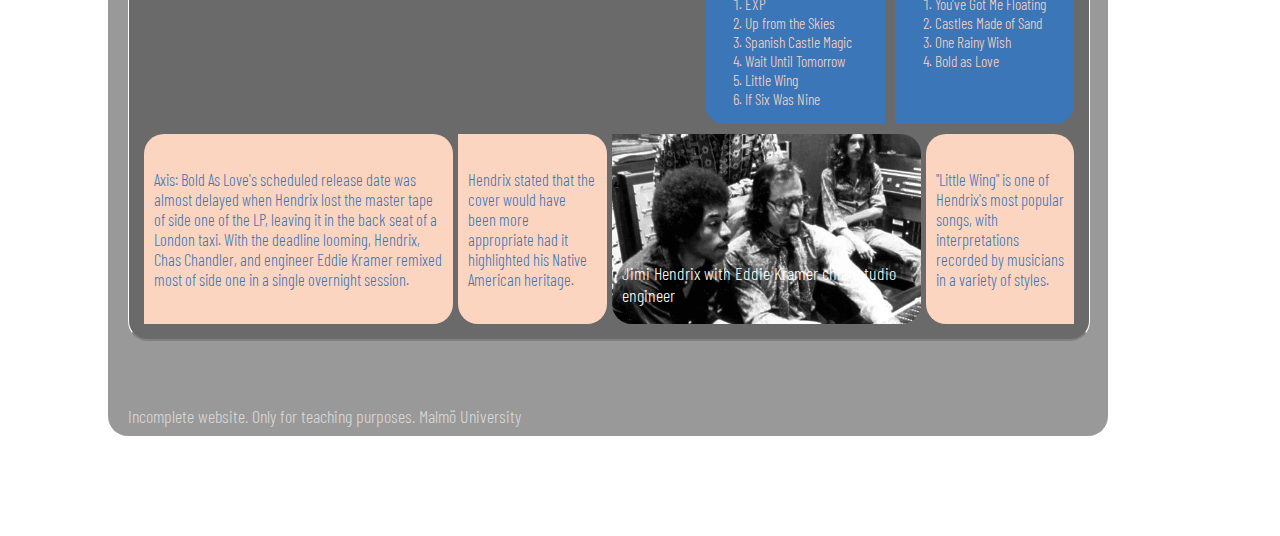
==== commit b438e3a3: "Completed assignment" ====
--- a/Sidan/index.html
+++ b/Sidan/index.html
@@ -6,12 +6,13 @@
     <meta name="viewport" content="width=device-width, initial-scale=1.0">
     <title>DU1 - Inlämningsuppgiften</title>
     <link rel="stylesheet" href="index.css">
+    <link rel="stylesheet" href="index2.css">
 </head>
 
 <body>
 
     <main>
-        <h1>JIMI HENDRIX</h1>
+        <h1><span>JIMI</span> <span>HENDRIX</span></h1>
         <nav>
             <div>Bio</div>
             <div>Top LPs</div>
@@ -22,7 +23,7 @@
             <div>
                 <div>
                     <section>
-                        <h1>ARE YOU EXPERIENCED?</h1>
+                        <h1>ARE YOU <br> EXPERIENCED?</h1>
                         <h2>Released May 1967</h2>
                     </section>
 
@@ -45,10 +46,11 @@
                         </p>
                     </article>
                 </div>
-                <section class="album1Songs">
+                <section class="albumSongs">
                     <div>
                         <img src="images/album_cover_main_1.jpg"
                             alt="A picture of the Jimi Hendrix Experience album: Are You Experienced">
+                        <img src="images/album_cover_back_1.jpg" alt="">
                     </div>
                     <section>
                         <div>
@@ -78,7 +80,7 @@
 
             </div>
 
-            <section class="album1Info">
+            <section class="albumInfo">
                 <div>
                     In 2013, Mojo magazine listed"Are You Experienced"as the greatest guitar album of all time.
                 </div>
@@ -89,7 +91,7 @@
                     of the album's pre-production work at their shared apartment.
                 </div>
                 <div>
-                    Chas Chandler, <br> producer
+                    <p>Chas Chandler, <br> producer </p>
                 </div>
                 <div>
                     Are You Experienced sold more than one million copies within seven months of its release
@@ -125,34 +127,37 @@
                             and USA.</p>
                     </article>
                 </div>
-                <section class="album2Songs">
+                <section class="albumSongs">
                     <div>
-                        <img src="images/axis_1.jpg"
+                        <img src="images/axis.jpg"
                             alt="A picture of the Jimi Hendrix Experience album: Axis: Bold as Love">
+                        <img src="images/axis2.jpg" alt="">
                     </div>
-                    <div>
-                        <h2>Side One</h2>
-                        <ol>
-                            <li>EXP</li>
-                            <li>Up from the Skies</li>
-                            <li>Spanish Castle Magic</li>
-                            <li>Wait Until Tomorrow</li>
-                            <li>Little Wing</li>
-                            <li>If Six Was Nine</li>
-                        </ol>
-                    </div>
-                    <div>
-                        <h2>Side Two</h2>
-                        <ol>
-                            <li>You've Got Me Floating</li>
-                            <li>Castles Made of Sand</li>
-                            <li>One Rainy Wish</li>
-                            <li>Bold as Love</li>
-                        </ol>
-                    </div>
+                    <section id="songs2">
+                        <div>
+                            <h2>Side One</h2>
+                            <ol>
+                                <li>EXP</li>
+                                <li>Up from the Skies</li>
+                                <li>Spanish Castle Magic</li>
+                                <li>Wait Until Tomorrow</li>
+                                <li>Little Wing</li>
+                                <li>If Six Was Nine</li>
+                            </ol>
+                        </div>
+                        <div>
+                            <h2>Side Two</h2>
+                            <ol>
+                                <li>You've Got Me Floating</li>
+                                <li>Castles Made of Sand</li>
+                                <li>One Rainy Wish</li>
+                                <li>Bold as Love</li>
+                            </ol>
+                        </div>
+                    </section>
+                </section>
             </div>
-            </section>
-            <section class="album2Info">
+            <section id="info2" class="albumInfo">
                 <div>
                     Axis: Bold As Love's scheduled release date was almost delayed when Hendrix lost the master tape
                     of
@@ -169,7 +174,7 @@
                     heritage.
                 </div>
                 <div>
-                    Jimi Hendrix with Eddie Kramer, chief studio engineer
+                    <p> Jimi Hendrix with Eddie Kramer chief studio engineer</p>
                 </div>
                 <div>
                     "Little Wing" is one of Hendrix's most popular songs, with interpretations recorded by musicians
--- a/Sidan/index.css
+++ b/Sidan/index.css
@@ -1,3 +1,5 @@
+/* General */
+
 body {
     background-image: url(images/jimi_hendrix_main.jpg);
     background-attachment: fixed;
@@ -26,23 +28,34 @@
     src: url(fonts/Bungee_Outline/BungeeOutline-Regular.ttf);
 }
 
+/* Main */
+
 main {
     background-color: rgb(0, 0, 0, 0.4);
-    margin-left: 90px;
-    margin-right: 90px;
+    margin-left: auto;
+    margin-right: auto;
+    margin-bottom: 100px;
     margin-top: 60px;
     border-radius: 20px;
-}
+    width: 80vw;
+    padding: 20px;
+}
+
+/* Main Title */
 
 main>h1 {
     font-family: "BungeeShade";
-    color: rgb(173, 170, 170);
-    font-size: 70px;
-    margin-left: 20px;
+    color: rgb(197, 194, 194);
+    font-size: 7.3vw;
     margin-top: 0;
-    padding-top: 10px;
     line-height: 1;
 }
+
+br {
+    display: none;
+}
+
+/* Nav */
 
 nav {
     display: flex;
@@ -55,18 +68,14 @@
     background-color: rgba(214, 214, 214, 0.6);
     flex-basis: 0;
     flex-grow: 1;
-    height: 50px;
+    height: 4vw;
     display: flex;
     align-items: center;
     justify-content: center;
     border-radius: 10px;
     font-family: "BarlowCLight";
-    font-size: 25px;
+    font-size: 2.5vw;
     padding: 5px;
-}
-
-nav>div:nth-of-type(1) {
-    margin-left: 20px;
 }
 
 nav>div:nth-of-type(2) {
@@ -75,9 +84,25 @@
     border: 1px solid white;
 }
 
-nav>div:nth-of-type(4) {
-    margin-right: 20px;
-}
+nav>div:nth-of-type(1):hover {
+    background-color: rgba(28, 27, 27, 0.6);
+    color: white;
+    cursor: pointer;
+}
+
+nav>div:nth-of-type(3):hover {
+    background-color: rgba(28, 27, 27, 0.6);
+    color: white;
+    cursor: pointer;
+}
+
+nav>div:nth-of-type(4):hover {
+    background-color: rgba(28, 27, 27, 0.6);
+    color: white;
+    cursor: pointer;
+}
+
+/* Content Section General */
 
 main>div {
     border-left: 1px solid white;
@@ -85,115 +110,367 @@
     border-top: 2px solid gray;
     border-bottom: 2px solid gray;
     background-color: rgb(0, 0, 0, 0.3);
-    margin-left: 20px;
-    margin-right: 20px;
     border-radius: 20px;
-
-}
-
-main>div {
     color: rgb(217, 217, 217);
-}
+    overflow: hidden;
+    width: 100%;
+}
+
+main>div>div {
+    display: flex;
+}
+
+.albumSongs {
+    width: 40%;
+}
+
+div>div>div {
+    width: 60%;
+}
+
+/* Content Section Text */
 
 div>section h1 {
     font-family: "BungeeOutline";
+    color: rgb(255, 255, 255);
+    font-size: 3vw;
+    line-height: 0;
+    padding-top: 15px;
 }
 
 div>section>h2 {
     font-family: "BarlowCBold";
-    color: rgb(185, 185, 185)
+    color: rgb(185, 185, 185);
+    line-height: 0;
+    padding-top: 4px;
+    padding-bottom: 60px;
+    font-size: 2.4vw;
 }
 
 div p {
     font-family: "BarlowCLight";
-}
-
-.album1Songs>section>div:nth-of-type(1),
-.album1Songs>section>div:nth-of-type(2) {
+    font-size: 1.7vw;
+}
+
+div>div>div {
+    margin-left: 15px;
+}
+
+div>section:nth-of-type(2) p {
+    line-height: 0;
+}
+
+div>section:nth-of-type(2)>p:nth-of-type(2) {
+    margin-left: 35px;
+}
+
+div>section:nth-of-type(2)>p:nth-of-type(3) {
+    margin-left: 35px;
+}
+
+div>section:nth-of-type(2)>p:nth-of-type(4) {
+    margin-left: 35px;
+    padding-bottom: 60px;
+}
+
+article {
+    margin-right: 15px;
+}
+
+/* Content Section Album */
+
+.albumSongs>section {
+    display: flex;
+}
+
+.albumSongs>section>div {
     background-color: rgb(255, 208, 0);
     color: rgb(189, 98, 113);
 }
 
+#songs2>div {
+    background-color: rgb(59, 118, 185);
+    color: rgb(252, 213, 192);
+}
+
 li {
     font-family: "BarlowCLight";
-}
-
-.album1Songs>div:nth-of-type(2),
-.album1Songs>div:nth-of-type(3) h2 {
-    font-family: "BarlowCLight";
-}
-
-.album1Info div {
-    background-color: rgb(189, 98, 113);
+    font-size: 1.4vw;
+}
+
+.albumSongs>div {
+    margin-top: 15px;
+    margin-right: 15px;
+    position: relative;
+}
+
+.albumSongs>div img:nth-of-type(1) {
+    width: 100%;
+    border-radius: 20px 20px 0 0;
+    transition: 1s;
+    height: 100%;
+}
+
+.albumSongs>div img:nth-of-type(2) {
+    width: 100%;
+    border-radius: 20px 20px 0 0;
+    position: absolute;
+    top: 0;
+    right: 0;
+    left: 0;
+    bottom: 0;
+    opacity: 0;
+    height: 99%;
+    transition-property: opacity;
+    transition: 1s;
+}
+
+.albumSongs>div:hover>img:nth-of-type(1) {
+    opacity: 0;
+}
+
+.albumSongs>div:hover>img:nth-of-type(2) {
+    opacity: 1;
+}
+
+section>section {
+    gap: 10px;
+    margin-right: 15px;
+    margin-top: 5px;
+    margin-bottom: 10px;
+}
+
+section>section>div:nth-of-type(1) {
+    border-radius: 0 0 0 20px;
+    width: 18vw;
+}
+
+section>section>div:nth-of-type(2) {
+    border-radius: 0 0 20px 0;
+    width: 18vw;
+}
+
+.albumSongs>section h2 {
+    font-family: "BarlowCLight";
+    font-size: 2.2vw;
+    margin-left: 25px;
+    line-height: 0;
+}
+
+/* Content Section Info */
+
+.albumInfo div {
+    background-color: rgb(190, 75, 140);
     color: rgb(255, 208, 0);
     font-family: "BarlowCLight";
-}
-
-.album2Songs>div:nth-of-type(2),
-.album2Songs>div:nth-of-type(3) {
-    background-color: beige;
-    color: blue
-}
-
-.album2Songs>div:nth-of-type(2),
-.album2Songs>div:nth-of-type(3) h2 {
-    font-family: "BarlowCLight";
-}
-
-.album2Info div {
-    background-color: blue;
-    color: beige;
-    font-family: "BarlowCLight";
-}
+    display: flex;
+    justify-content: center;
+    align-items: center;
+    font-size: 1.6vw;
+}
+
+#info2>div {
+    background-color: rgb(252, 213, 192);
+    color: rgb(59, 118, 185);
+}
+
+.albumInfo {
+    display: flex;
+    height: 180px;
+    gap: 5px;
+    margin-left: 15px;
+    margin-right: 15px;
+    margin-bottom: 25px;
+}
+
+.albumInfo>div:nth-of-type(1) {
+    width: 12vw;
+    border-radius: 20px 0 20px 20px;
+    padding: 0px 10px 0px 10px;
+    margin-right: 130px;
+    height: 190px;
+}
+
+.albumInfo>div:nth-of-type(2) {
+    width: 27vw;
+    border-radius: 20px 20px 20px 0;
+    padding: 0px 10px 0px 10px;
+    height: 190px;
+}
+
+.albumInfo>div:nth-of-type(3) {
+    width: 12vw;
+    border-radius: 0 20px 20px 20px;
+    padding: 0px 10px 0px 10px;
+    background-image: url(images/chas_chandler.jpg);
+    background-position: center;
+    background-size: cover;
+    display: flex;
+    justify-content: start;
+    align-items: end;
+    color: white;
+    height: 190px;
+}
+
+.albumInfo>div:nth-of-type(4) {
+    width: 12vw;
+    border-radius: 20px 20px 0 20px;
+    padding: 0px 10px 0px 10px;
+    height: 190px;
+}
+
+#info2>div:nth-of-type(1) {
+    width: 27vw;
+    border-radius: 20px 20px 20px 0;
+    padding: 0px 10px 0px 10px;
+    height: 190px;
+    margin-right: 0;
+}
+
+#info2>div:nth-of-type(2) {
+    width: 12vw;
+    border-radius: 0 20px 20px 20px;
+    padding: 0px 10px 0px 10px;
+    height: 190px;
+}
+
+#info2>div:nth-of-type(3) {
+    width: 27vw;
+    border-radius: 0 20px 20px 20px;
+    padding: 0px 10px 0px 10px;
+    background-image: url(images/jimi_eddie.jpg);
+    background-position: center;
+    background-size: cover;
+    display: flex;
+    justify-content: start;
+    align-items: end;
+    color: white;
+    height: 190px;
+}
+
+#info2>div:nth-of-type(4) {
+    width: 12vw;
+    border-radius: 20px 20px 0 20px;
+    padding: 0px 10px 0px 10px;
+    height: 190px;
+}
+
+/* Footer */
 
 main>p {
     font-family: "BarlowCLight";
     color: rgb(217, 217, 217);
-}
-
-main>div>div {
-    display: flex;
-}
-
-
-.album1Info {
-    display: flex;
-}
-
-.album1Songs>section {
-    display: flex;
-}
-
-.album1Songs{
-    width: 35% ;
-}
-
-div>div>div{
-    width: 65%;
-}
-
-
-.album1Songs>div:nth-of-type(1){
-    margin-top: 10px;
-    margin-right: 10px;
-}
-.album1Songs>div:nth-of-type(1) img{
-    width: 100%;
-    
-}
-
-section>section{
-    gap: 10px;
-    margin-right: 10px;
-    margin-top: 5px;
-}
-
-section>section>div:nth-of-type(1){
-    border-radius: 0 0 0 20px;
-    width: 50%;
-}
-
-section>section>div:nth-of-type(2){
-    border-radius: 0 0 20px 0;
-    width: 50%;
-}
+    font-size: 1.4vw;
+    line-height: 0;
+    margin-bottom: 0;
+    margin-top: 75px;
+}
+
+/* Media */
+
+@media (min-width: 800px) and (max-width: 900px) {
+    main h1 {
+        font-size: 58px;
+    }
+
+    nav>div {
+        font-size: 20px;
+    }
+
+    div>section h1 {
+        font-size: 28px;
+    }
+
+    div>section h2 {
+        font-size: 19px;
+    }
+
+    div p {
+        font-size: 13.5px;
+    }
+
+    .albumSongs>section h2 {
+        font-size: 17.5px
+    }
+
+    li {
+        font-size: 11.5px;
+    }
+
+    .albumInfo div {
+        font-size: 12.5px;
+    }
+}
+
+@media (min-width: 900px) and (max-width: 1200px) {
+    main h1 {
+        font-size: 6.4vw;
+    }
+
+    nav>div {
+        font-size: 2.2vw;
+    }
+
+    div>section h1 {
+        font-size: 3.2vw;
+    }
+
+    div>section h2 {
+        font-size: 2.1vw;
+    }
+
+    div p {
+        font-size: 1.5vw;
+    }
+
+    .albumSongs>section h2 {
+        font-size: 1.9vw;
+    }
+
+    li {
+        font-size: 1.3vw;
+    }
+
+    .albumInfo div {
+        font-size: 1.4vw;
+    }
+}
+
+@media (min-width: 1200px) {
+    main h1 {
+        font-size: 77px;
+    }
+
+    nav>div {
+        font-size: 25.5px;
+    }
+
+    div>section h1 {
+        font-size: 38.2px;
+    }
+
+    div>section h2 {
+        font-size: 25.5px;
+    }
+
+    div p {
+        font-size: 18px;
+    }
+
+    .albumSongs>section h2 {
+        font-size: 23px;
+    }
+
+    li {
+        font-size: 15.5px;
+    }
+
+    .albumInfo div {
+        font-size: 16.5px;
+    }
+
+    main {
+        width: 960px;
+        margin-left: 108px;
+    }
+}--- a/Sidan/index2.css
+++ b/Sidan/index2.css
@@ -0,0 +1,191 @@
+@media (max-width: 500px) {
+    body {
+        background-image: url(images/jimi_smile.jpg);
+        display: flex;
+        justify-content: center;
+        align-items: center;
+    }
+
+    main {
+        width: 90vw;
+        margin-top: 20px;
+        padding: 0;
+        padding-left: 10px;
+        padding-right: 10px;
+        background-color: rgb(0, 0, 0, 0);
+        margin-bottom: 20px;
+    }
+
+    main>h1 {
+        font-size: 15vw;
+    }
+
+    br {
+        display: inline;
+    }
+
+    main>h1>span:nth-of-type(1) {
+        display: flex;
+        justify-content: center;
+    }
+
+    main>h1>span:nth-of-type(2) {
+        display: flex;
+        justify-content: center;
+        margin-top: 10px;
+    }
+
+    nav>div {
+        height: 7vw;
+    }
+
+    main>div>div {
+        flex-direction: column-reverse;
+    }
+
+    .albumSongs {
+        width: 100%;
+    }
+
+    div>div>div {
+        width: 100%;
+    }
+
+    .albumSongs>div img:nth-of-type(1) {
+        border-radius: 20px 0 0 20px;
+    }
+
+    .albumSongs>div:hover>img:nth-of-type(1) {
+        opacity: 1;
+    }
+
+    .albumSongs>div:hover>img:nth-of-type(2) {
+        opacity: 0;
+    }
+
+    .albumSongs>div {
+        margin-left: 15px;
+    }
+
+    section>section {
+        margin-left: 15px;
+    }
+
+    section>section>div:nth-of-type(1) {
+        width: 50vw;
+        height: 30vw;
+    }
+
+    section>section>div:nth-of-type(2) {
+        width: 50vw;
+        height: 30vw;
+    }
+
+    section>section {
+        margin-bottom: 0;
+    }
+
+    ol {
+        padding-left: 30px;
+        margin-top: 10px;
+    }
+
+    li {
+        font-size: 3vw;
+    }
+
+    .albumSongs>section h2 {
+        font-size: 4vw;
+        padding-top: 5px;
+        margin-left: 18px;
+        margin-bottom: 0;
+    }
+
+    div>section h1 {
+        font-size: 7vw;
+        line-height: 1;
+        padding-top: 0;
+        margin-top: 15px;
+        margin-bottom: 0;
+    }
+
+    div>section h2 {
+        font-size: 5vw;
+        margin-top: 12px;
+        margin-bottom: 0;
+    }
+
+    div p {
+        font-size: 4vw;
+    }
+
+    div>section:nth-of-type(2)>p:nth-of-type(4) {
+        padding-bottom: 30px;
+    }
+
+    article p {
+        padding-right: 30px;
+    }
+
+    .albumInfo {
+        display: grid;
+        grid-template-columns: 1fr 1fr 1fr;
+        grid-template-rows: 1fr 1fr;
+        height: 380px;
+        margin-bottom: 20px;
+    }
+
+    .albumInfo div {
+        font-size: 3.2vw;
+    }
+
+    .albumInfo>div:nth-of-type(1) {
+        grid-area: 1/ 1/ 1/ 1;
+        margin-right: 0;
+        width: 23vw;
+        justify-self: end;
+    }
+
+    .albumInfo>div:nth-of-type(2) {
+        grid-area: 1/ 2/ 1/ 4;
+        width: 51vw;
+        margin-left: 0;
+    }
+
+    .albumInfo>div:nth-of-type(3) {
+        grid-area: 2/ 2/ 2/ 2;
+        width: 23vw;
+        justify-self: end;
+    }
+
+    .albumInfo>div:nth-of-type(4) {
+        grid-area: 2/ 3/ 2/ 4;
+        width: 23vw;
+    }
+
+    #info2>div:nth-of-type(1) {
+        grid-area: 1/ 1/ 1/ 3;
+        width: 51vw;
+    }
+
+    #info2>div:nth-of-type(2) {
+        grid-area: 1/ 3/ 1/ 4;
+        width: 23vw;
+    }
+
+    #info2>div:nth-of-type(3) {
+        grid-area: 2/ 1/ 2/ 3;
+        width: 51vw;
+    }
+
+    #info2>div:nth-of-type(4) {
+        grid-area: 2/ 3/ 2/ 4;
+        width: 23vw;
+    }
+
+    main>p {
+        margin-top: 70px;
+        font-size: 4vw;
+    }
+
+}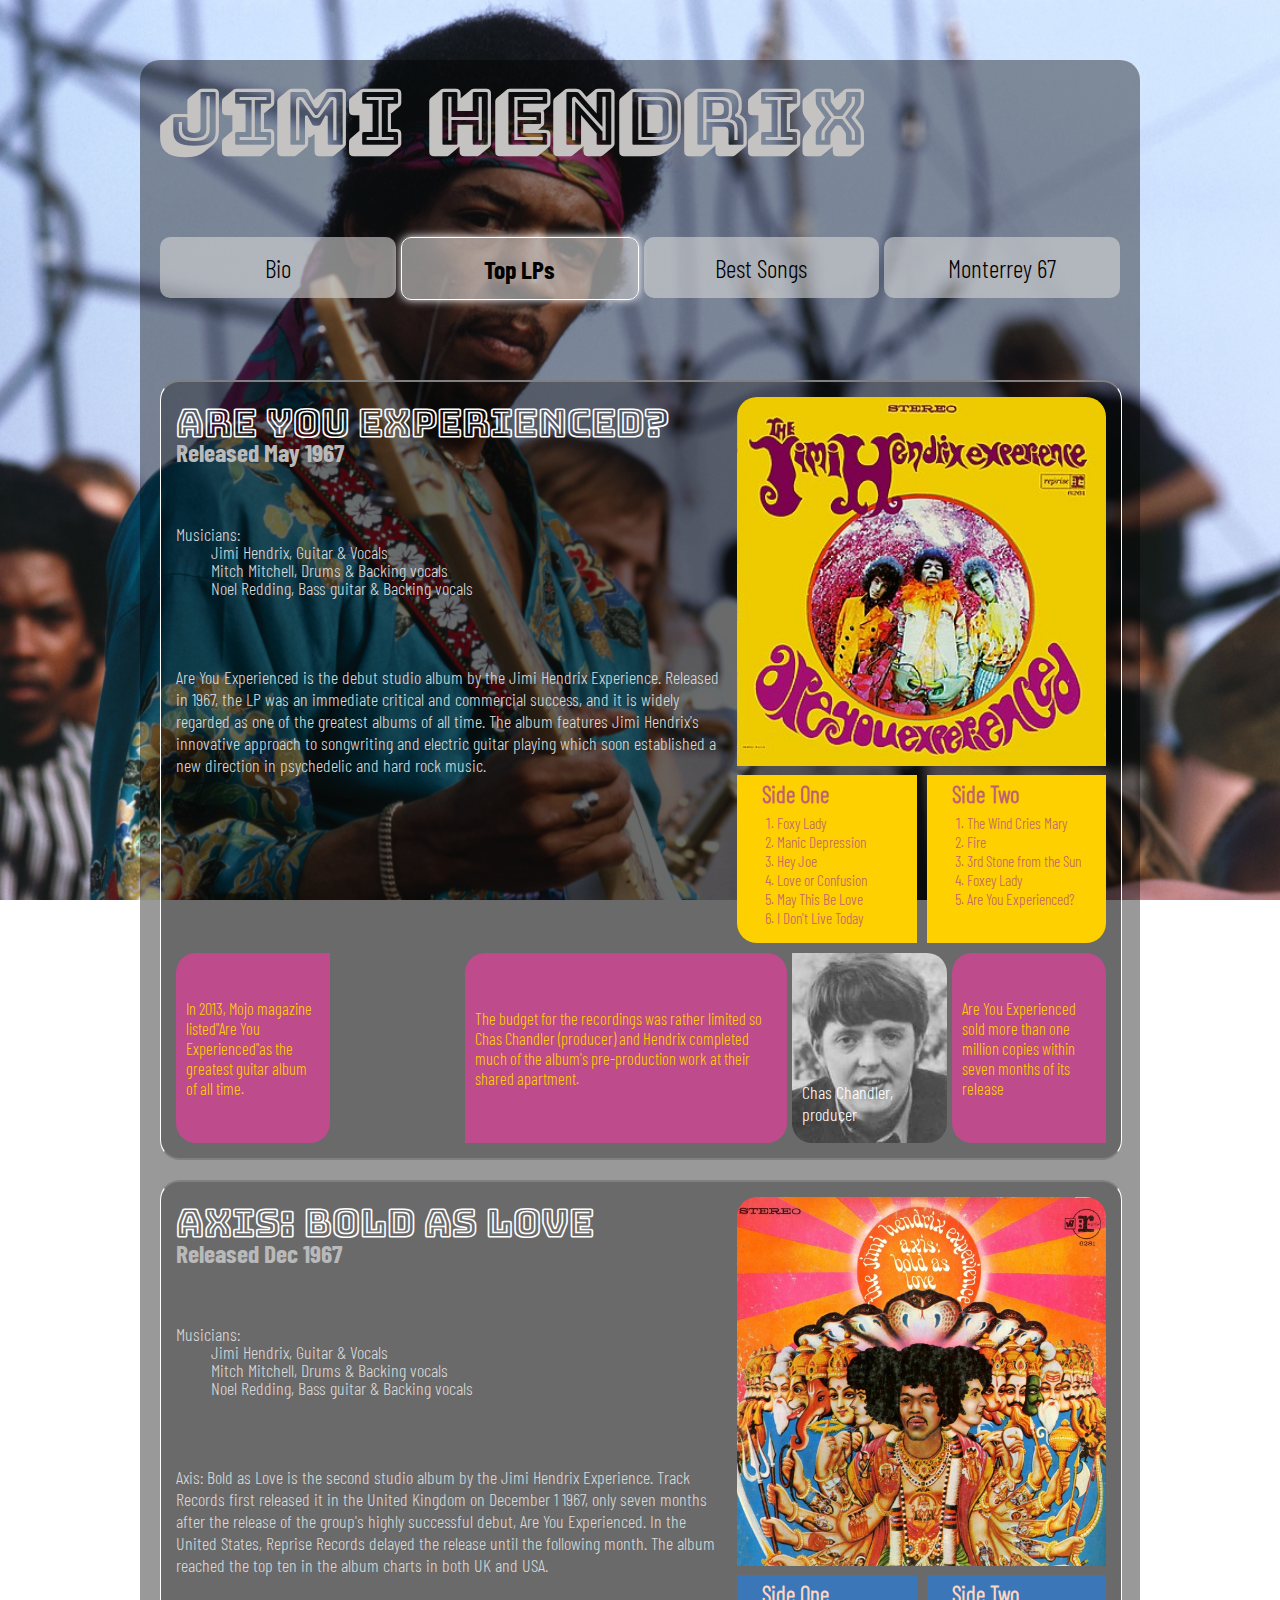
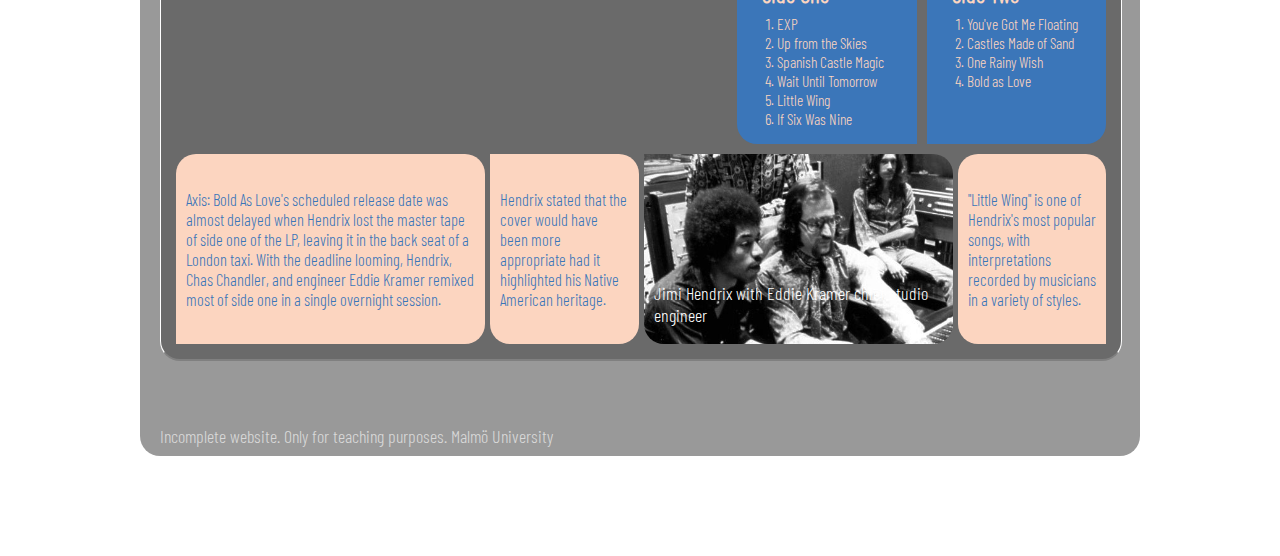
==== commit d8340e8c: "Final version" ====
--- a/Sidan/index.html
+++ b/Sidan/index.html
@@ -23,7 +23,7 @@
             <div>
                 <div>
                     <section>
-                        <h1>ARE YOU <br> EXPERIENCED?</h1>
+                        <h1>ARE YOU EXPERIENCED?</h1>
                         <h2>Released May 1967</h2>
                     </section>
 
@@ -91,7 +91,7 @@
                     of the album's pre-production work at their shared apartment.
                 </div>
                 <div>
-                    <p>Chas Chandler, <br> producer </p>
+                    <p>Chas Chandler, producer
                 </div>
                 <div>
                     Are You Experienced sold more than one million copies within seven months of its release
--- a/Sidan/index.css
+++ b/Sidan/index.css
@@ -51,9 +51,7 @@
     line-height: 1;
 }
 
-br {
-    display: none;
-}
+
 
 /* Nav */
 
@@ -114,6 +112,10 @@
     color: rgb(217, 217, 217);
     overflow: hidden;
     width: 100%;
+}
+
+main>div:nth-of-type(2) {
+    margin-top: 20px;
 }
 
 main>div>div {
@@ -471,6 +473,6 @@
 
     main {
         width: 960px;
-        margin-left: 108px;
+
     }
 }--- a/Sidan/index2.css
+++ b/Sidan/index2.css
@@ -20,9 +20,7 @@
         font-size: 15vw;
     }
 
-    br {
-        display: inline;
-    }
+
 
     main>h1>span:nth-of-type(1) {
         display: flex;
@@ -133,54 +131,68 @@
         grid-template-rows: 1fr 1fr;
         height: 380px;
         margin-bottom: 20px;
+        column-gap: 25px;
+        margin-right: 35px;
     }
 
     .albumInfo div {
         font-size: 3.2vw;
+    }
+
+    .albumInfo div p {
+        font-size: 3.2vw;
+
     }
 
     .albumInfo>div:nth-of-type(1) {
         grid-area: 1/ 1/ 1/ 1;
         margin-right: 0;
-        width: 23vw;
-        justify-self: end;
+        width: 100%;
+
+
+
     }
 
     .albumInfo>div:nth-of-type(2) {
         grid-area: 1/ 2/ 1/ 4;
-        width: 51vw;
+        width: 100%;
         margin-left: 0;
     }
 
     .albumInfo>div:nth-of-type(3) {
         grid-area: 2/ 2/ 2/ 2;
-        width: 23vw;
-        justify-self: end;
+        width: 100%;
+
     }
 
     .albumInfo>div:nth-of-type(4) {
         grid-area: 2/ 3/ 2/ 4;
-        width: 23vw;
+        width: 100%;
+
     }
 
     #info2>div:nth-of-type(1) {
         grid-area: 1/ 1/ 1/ 3;
-        width: 51vw;
+        width: 100%;
+
     }
 
     #info2>div:nth-of-type(2) {
         grid-area: 1/ 3/ 1/ 4;
-        width: 23vw;
+        width: 100%;
+
     }
 
     #info2>div:nth-of-type(3) {
         grid-area: 2/ 1/ 2/ 3;
-        width: 51vw;
+        width: 100%;
+
     }
 
     #info2>div:nth-of-type(4) {
         grid-area: 2/ 3/ 2/ 4;
-        width: 23vw;
+        width: 100%;
+
     }
 
     main>p {
